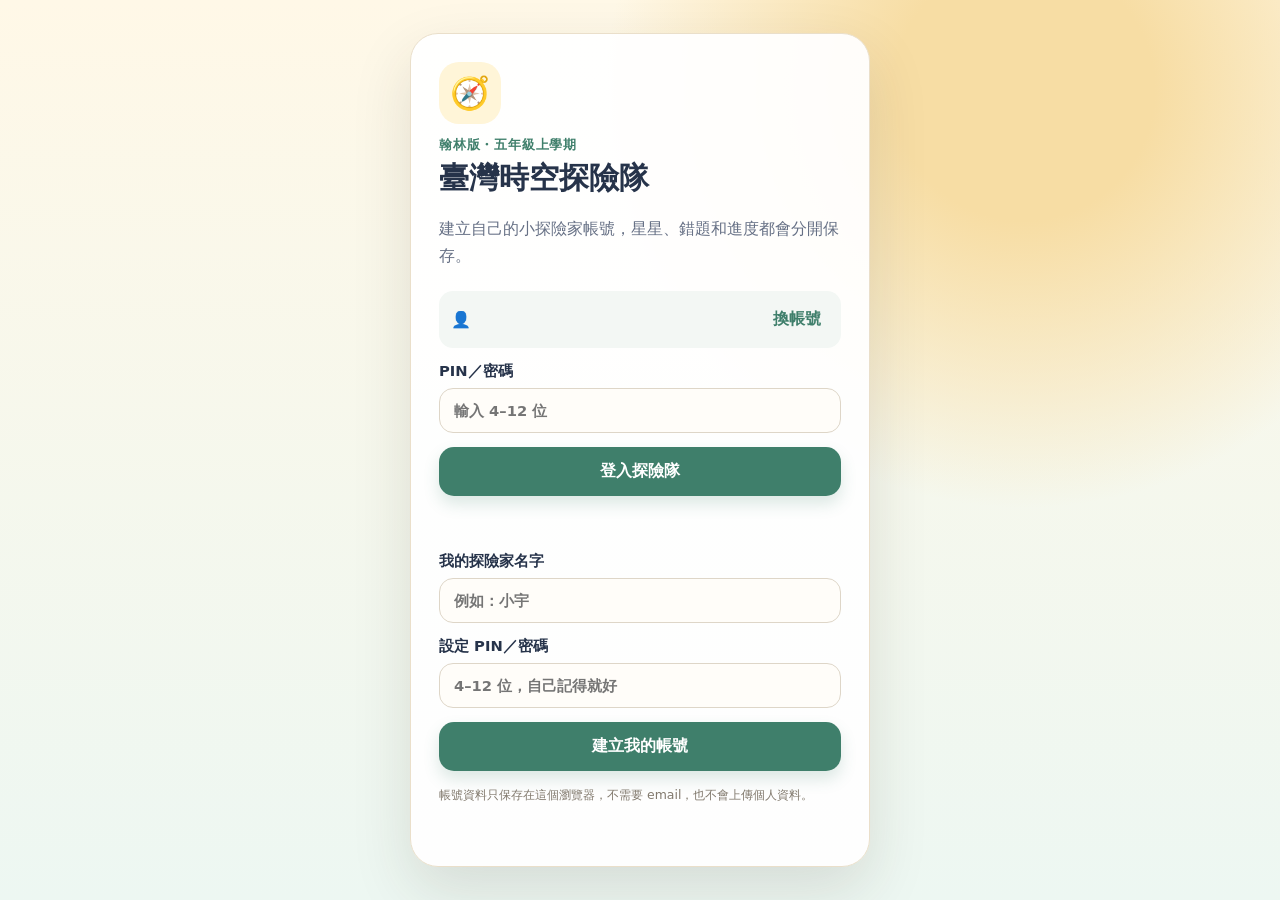
==== index.html @ e827f9bc "version 0.6.0" ====
<!doctype html>
<html lang="zh-Hant">
<head>
  <meta charset="utf-8" />
  <meta name="viewport" content="width=device-width,initial-scale=1,viewport-fit=cover" />
  <meta name="theme-color" content="#FFF8E7" />
  <meta name="description" content="翰林版國小五年級上學期社會互動學習網站：臺灣時空探險隊。" />
  <meta name="application-name" content="臺灣時空探險隊" />
  <link rel="manifest" href="./manifest.webmanifest" />
  <link rel="icon" href="./assets/compass.svg" type="image/svg+xml" />
  <title>臺灣時空探險隊｜翰林五上社會</title>
  <link rel="stylesheet" href="./styles.css?v=0.6.0" />
</head>
<body>
  <section id="authView" class="auth-view">
    <div class="auth-card">
      <div class="auth-brand">🧭</div>
      <p class="eyebrow">翰林版・五年級上學期</p>
      <h1>臺灣時空探險隊</h1>
      <p class="auth-lead">建立自己的小探險家帳號，星星、錯題和進度都會分開保存。</p>

      <div id="accountPicker" class="account-picker" hidden>
        <p class="small-label">選一個帳號</p>
        <div id="accountList" class="account-list"></div><button type="button" id="addAccount" class="text-btn auth-add">＋ 建立新的探險家帳號</button>
      </div>

      <form id="loginForm" class="auth-form" hidden>
        <div class="selected-user"><span>👤</span><b id="loginName"></b><button type="button" id="switchAccount" class="text-btn">換帳號</button></div>
        <label>PIN／密碼<input id="loginPin" type="password" inputmode="numeric" autocomplete="current-password" minlength="4" maxlength="12" required placeholder="輸入 4–12 位"></label>
        <button class="primary-btn" type="submit">登入探險隊</button>
        <p id="loginMsg" class="form-msg" role="status"></p>
      </form>

      <form id="createForm" class="auth-form">
        <label>我的探險家名字<input id="createName" type="text" maxlength="12" autocomplete="nickname" required placeholder="例如：小宇"></label>
        <label>設定 PIN／密碼<input id="createPin" type="password" minlength="4" maxlength="12" inputmode="numeric" autocomplete="new-password" required placeholder="4–12 位，自己記得就好"></label>
        <button class="primary-btn" type="submit">建立我的帳號</button>
        <p class="tiny-note">帳號資料只保存在這個瀏覽器，不需要 email，也不會上傳個人資料。</p>
        <p id="createMsg" class="form-msg" role="status"></p>
      </form>
    </div>
  </section>

  <div id="appView" class="app-shell" hidden>
    <header class="topbar">
      <div class="brand-wrap">
        <div class="avatar" aria-hidden="true">🧭</div>
        <div>
          <p class="eyebrow">翰林版・五年級上學期</p>
          <h1>臺灣時空探險隊</h1>
        </div>
      </div>
      <div class="status-strip" aria-label="學習狀態">
        <span>⭐ <b id="stars">0</b></span>
        <span>🔥 <b id="streak">1</b> 天</span>
        <button id="profileBtn" class="profile-chip" type="button">👤 <b id="profileName">探險家</b></button>
      </div>
    </header>

    <main>
      <section class="hero-card" aria-labelledby="today-title">
        <div class="hero-copy">
          <span class="pill">今天 10–12 分鐘</span>
          <h2 id="today-title">今天只做 3 件事</h2>
          <p>不用一次看完整學期。完成三小步，就可以收工。</p>
        </div>
        <div class="today-tasks" id="todayTasks">
          <button class="task-row" data-task="map"><span class="task-icon">🗺️</span><span><strong>找一找</strong><small>臺灣在東亞的哪裡？</small></span><span class="task-time">3 分</span></button>
          <button class="task-row" data-task="story"><span class="task-icon">👀</span><span><strong>看一眼</strong><small>位置會怎麼影響生活？</small></span><span class="task-time">4 分</span></button>
          <button class="task-row" data-task="check"><span class="task-icon">✅</span><span><strong>試一題</strong><small>用地圖找證據</small></span><span class="task-time">3 分</span></button>
        </div>
        <button class="primary-btn" id="startToday">開始今天的探險</button>
      </section>

      <section class="two-col">
        <article class="card continue-card">
          <div class="card-heading"><div><span class="section-kicker">繼續探險</span><h3 id="continueUnitTitle">第一單元｜臺灣的位置與先民足跡</h3></div><span class="unit-badge">U1</span></div>
          <p class="muted" id="continueNext">下一站：從地圖探索位置與發展有何關聯？</p>
          <div class="progress-wrap"><div class="progress-track"><div id="progressBar" class="progress-bar"></div></div><span id="progressText">0%</span></div>
          <button class="secondary-btn" id="enterNextLesson">進入下一站</button>
        </article>

        <article class="card rescue-card">
          <div class="card-heading"><div><span class="section-kicker">弱點救援</span><h3 id="rescueTitle">目前沒有要補救的地方</h3></div><span class="unit-badge soft">🛟</span></div>
          <p id="rescueText" class="muted">答錯的觀念才會出現在這裡，不會整課重做。</p>
          <button class="ghost-btn" id="rescueBtn" disabled>先去探險</button>
        </article>
      </section>

      <section class="map-peek card">
        <div class="card-heading map-heading"><div><span class="section-kicker">學期地圖</span><h3>先看目的地，不用一次走完</h3></div><button class="text-btn" id="toggleMap" aria-expanded="false">展開地圖 ↓</button></div>
        <div class="map-preview" aria-hidden="true"><span class="dot active"></span><span class="route"></span><span class="dot"></span><span class="route"></span><span class="dot"></span><span class="route"></span><span class="dot"></span><span class="route"></span><span class="dot"></span></div>
        <div id="semesterMap" class="semester-map" hidden>
          <button class="unit-stop current" data-open-unit="1"><span class="stop-no">1</span><span><b>臺灣的位置與先民足跡</b><small>地圖・史前・原住民族</small></span></button>
          <button class="unit-stop" data-open-unit="2"><span class="stop-no">2</span><span><b>臺灣登上國際舞臺</b><small>大航海時代・多元交流</small></span></button>
          <button class="checkpoint-stop" id="openExamCheckpoint"><span class="stop-no">★</span><span><b>第一次段考檢核點</b><small>U1～U2・A / B 兩卷・各 100 分</small></span></button>
          <button class="unit-stop" data-open-unit="3"><span class="stop-no">3</span><span><b>成為清帝國的領土</b><small>移民・開港通商</small></span></button>
          <button class="unit-stop" data-open-unit="4"><span class="stop-no">4</span><span><b>土地的利用與變遷</b><small>地形・沿海・環境抉擇</small></span></button>
          <button class="unit-stop project" data-open-unit="5"><span class="stop-no">5</span><span><b>製作小書看見臺灣</b><small>學期成果任務</small></span></button>
        </div>
      </section>

      <section class="quiet-tools">
        <button class="quiet-tool" id="toolMap">🗺️ 地圖室</button><button class="quiet-tool" id="toolTime">⏳ 時光機</button><button class="quiet-tool" id="toolEvidence">🔍 證據室</button><button class="quiet-tool" id="toolAchievement">🏆 成就館</button>
      </section>
    </main>

    <nav class="bottom-nav" aria-label="主要導覽">
      <button class="nav-item active" data-nav="home"><span>🏠</span>首頁</button>
      <button class="nav-item" data-nav="map"><span>🧭</span>學期地圖</button>
      <button class="nav-item" data-nav="rescue"><span>🛟</span>救援</button>
      <button class="nav-item" data-nav="me"><span>⭐</span>我的</button>
    </nav>
  </div>

  <dialog id="lessonDialog" class="lesson-dialog"><div class="dialog-inner lesson-inner"><button class="close-btn" data-close="lesson">×</button><div id="lessonContent"></div></div></dialog>
  <dialog id="unitDialog" class="unit-dialog"><div class="dialog-inner"><button class="close-btn" data-close="unit">×</button><div id="unitContent"></div></div></dialog>
  <dialog id="missionDialog" class="mission-dialog"><div class="dialog-inner"><button class="close-btn" data-close="mission">×</button><div id="missionContent"></div></div></dialog>
  <dialog id="profileDialog" class="profile-dialog"><div class="dialog-inner"><button class="close-btn" data-close="profile">×</button><div id="profileContent"></div></div></dialog>
  <dialog id="examDialog" class="exam-dialog"><div class="dialog-inner exam-inner"><button class="close-btn" data-close="exam">×</button><div id="examContent"></div></div></dialog>

  <script src="./app.js?v=0.6.0"></script>
</body>
</html>
---- styles.css ----
:root{--bg:#fff8e7;--paper:#fffdf8;--ink:#26334a;--muted:#667085;--brand:#3f7f6b;--brand-dark:#2e6656;--sun:#f4bd54;--sky:#dff1ec;--purple:#7664a8;--line:#eadfca;--danger:#c45f4f;--shadow:0 12px 28px rgba(55,47,32,.08);--radius:22px}*{box-sizing:border-box}html{scroll-behavior:smooth}body{margin:0;font-family:ui-rounded,"Noto Sans TC","PingFang TC","Microsoft JhengHei",system-ui,sans-serif;background:linear-gradient(180deg,#fff8e7 0,#f8fbf7 100%);color:var(--ink);min-height:100vh}button,input{font:inherit}button:focus-visible,input:focus-visible{outline:3px solid #8fc6b4;outline-offset:3px}button{cursor:pointer}.auth-view{min-height:100vh;display:grid;place-items:center;padding:22px;background:radial-gradient(circle at 80% 10%,#f7dda4 0 10%,transparent 32%),linear-gradient(180deg,#fff8e7,#edf7f2)}.auth-card{width:min(100%,460px);background:rgba(255,255,255,.94);border:1px solid var(--line);border-radius:28px;padding:28px;box-shadow:0 24px 60px rgba(55,47,32,.13)}.auth-brand{width:62px;height:62px;display:grid;place-items:center;background:#fff5d8;border-radius:20px;font-size:32px;margin-bottom:12px}.auth-card h1{margin:4px 0 8px;font-size:1.85rem}.auth-lead{color:var(--muted);line-height:1.7}.auth-form{display:grid;gap:14px;margin-top:22px}.auth-form label{display:grid;gap:7px;font-weight:850;font-size:.92rem}.auth-form input{width:100%;border:1px solid #ded6c8;background:#fffdf9;border-radius:14px;padding:13px 14px;color:var(--ink)}.tiny-note{font-size:.78rem;line-height:1.55;color:#827a6e;margin:0}.form-msg{min-height:20px;margin:0;color:var(--danger);font-weight:800;font-size:.86rem}.account-picker{margin-top:20px}.small-label{font-size:.82rem;font-weight:900;color:var(--brand);margin:0 0 8px}.account-list{display:grid;gap:8px}.account-btn{display:flex;align-items:center;gap:10px;border:1px solid var(--line);background:white;border-radius:15px;padding:11px 12px;text-align:left}.account-btn span:first-child{font-size:1.25rem}.selected-user{display:flex;align-items:center;gap:8px;background:#f3f7f4;border-radius:14px;padding:10px 12px}.selected-user .text-btn{margin-left:auto}.app-shell{max-width:1120px;margin:auto;padding:18px 18px 110px}.topbar{display:flex;gap:18px;justify-content:space-between;align-items:center;margin-bottom:18px}.brand-wrap{display:flex;align-items:center;gap:12px}.avatar{width:52px;height:52px;display:grid;place-items:center;background:#fff;border:1px solid var(--line);border-radius:18px;font-size:27px;box-shadow:var(--shadow)}.eyebrow,.section-kicker{margin:0;color:var(--brand);font-size:.82rem;font-weight:800;letter-spacing:.06em}.topbar h1{font-size:1.4rem;margin:2px 0 0}.status-strip{display:flex;flex-wrap:wrap;gap:8px;justify-content:flex-end}.status-strip>span,.profile-chip{background:#fff;border:1px solid var(--line);padding:8px 11px;border-radius:999px;font-size:.88rem}.profile-chip{color:var(--ink)}.hero-card,.card{background:rgba(255,255,255,.86);border:1px solid rgba(224,212,188,.9);box-shadow:var(--shadow);border-radius:var(--radius)}.hero-card{padding:26px;display:grid;grid-template-columns:1.02fr 1.28fr;gap:22px;align-items:start;position:relative;overflow:hidden}.hero-card:after{content:"";position:absolute;width:180px;height:180px;border-radius:50%;background:#f7d88e;opacity:.18;right:-60px;top:-70px}.hero-copy{position:relative;z-index:1}.pill{display:inline-flex;background:#fff1ca;color:#7a5b17;font-weight:900;padding:7px 11px;border-radius:999px;font-size:.83rem}.hero-copy h2{font-size:clamp(1.7rem,4vw,2.6rem);line-height:1.12;margin:14px 0 8px}.hero-copy p{margin:0;color:var(--muted);line-height:1.7}.today-tasks{display:grid;gap:9px;position:relative;z-index:1}.task-row{border:1px solid var(--line);background:#fffdf8;border-radius:17px;padding:12px 13px;display:grid;grid-template-columns:42px 1fr auto;align-items:center;gap:9px;text-align:left;transition:.18s}.task-row:hover{transform:translateY(-1px);border-color:#b9d7cd}.task-row.done{background:#edf8f2;border-color:#b5dcca}.task-icon{width:39px;height:39px;border-radius:13px;display:grid;place-items:center;background:#f7f2e8;font-size:20px}.task-row strong{display:block;font-size:.98rem}.task-row small{display:block;color:var(--muted);margin-top:2px}.task-time{font-size:.8rem;color:#6f6250;background:#f7f1e7;padding:6px 8px;border-radius:999px}.primary-btn{border:0;background:var(--brand);color:white;border-radius:15px;padding:14px 18px;font-weight:900;font-size:1rem;box-shadow:0 8px 16px rgba(63,127,107,.18)}.hero-card>.primary-btn{grid-column:1/-1;position:relative;z-index:1}.primary-btn:hover{background:var(--brand-dark)}.two-col{display:grid;grid-template-columns:1.3fr .9fr;gap:14px;margin-top:14px}.card{padding:20px}.card-heading{display:flex;gap:12px;justify-content:space-between;align-items:flex-start}.card h3{font-size:1.08rem;line-height:1.45;margin:5px 0 0}.unit-badge{min-width:44px;height:44px;border-radius:14px;display:grid;place-items:center;background:#e5f2ed;color:var(--brand-dark);font-weight:900}.unit-badge.soft{background:#f4efe5}.muted{color:var(--muted);line-height:1.65;font-size:.93rem}.progress-wrap{display:grid;grid-template-columns:1fr 44px;align-items:center;gap:9px;margin:16px 0}.progress-track{height:10px;background:#eee8dc;border-radius:999px;overflow:hidden}.progress-bar{height:100%;width:0;background:linear-gradient(90deg,#6aa48f,#87bda9);border-radius:999px;transition:.3s}.progress-wrap span{font-size:.8rem;font-weight:800;color:var(--brand-dark)}.secondary-btn,.ghost-btn{border:0;border-radius:13px;padding:11px 14px;font-weight:800}.secondary-btn{background:#edf6f3;color:var(--brand-dark)}.ghost-btn{background:#f5f1e8;color:#8b8376}.ghost-btn:disabled{opacity:.7;cursor:default}.map-peek{margin-top:14px}.map-heading{align-items:center}.text-btn{border:0;background:transparent;color:var(--brand);font-weight:900;padding:8px}.map-preview{display:flex;align-items:center;margin:18px 4px 4px}.dot{width:14px;height:14px;border-radius:50%;background:#ddd4c4;border:3px solid white;box-shadow:0 0 0 1px #ddd4c4}.dot.active{background:var(--brand);box-shadow:0 0 0 1px var(--brand)}.route{height:3px;background:#e5dccd;flex:1}.semester-map{display:grid;gap:8px;margin-top:15px}.unit-stop{display:grid;grid-template-columns:45px 1fr;align-items:center;gap:11px;border:1px solid var(--line);background:#fffdf9;border-radius:15px;padding:12px;text-align:left}.unit-stop:hover{border-color:#b9d7cd}.unit-stop.current{background:#f1f8f5}.unit-stop.project{background:#faf4ff}.stop-no{width:37px;height:37px;display:grid;place-items:center;border-radius:12px;background:#edf3ef;color:var(--brand-dark);font-weight:900}.unit-stop b{display:block}.unit-stop small{display:block;color:var(--muted);margin-top:3px}.quiet-tools{display:flex;gap:8px;flex-wrap:wrap;justify-content:center;margin:17px 0 0}.quiet-tool{border:0;background:transparent;color:#7b756b;padding:9px 10px;border-radius:999px;font-weight:700;font-size:.86rem}.quiet-tool:hover{background:#f4efe5}.bottom-nav{position:fixed;left:50%;bottom:12px;transform:translateX(-50%);width:min(92%,620px);display:grid;grid-template-columns:repeat(4,1fr);background:rgba(255,255,255,.94);backdrop-filter:blur(14px);border:1px solid rgba(222,213,195,.92);border-radius:20px;padding:7px;box-shadow:0 15px 34px rgba(48,42,31,.16);z-index:20}.nav-item{border:0;background:transparent;padding:7px 4px;border-radius:13px;color:#777167;font-size:.76rem;font-weight:800}.nav-item span{display:block;font-size:1.18rem;margin-bottom:2px}.nav-item.active{background:#edf6f2;color:var(--brand-dark)}dialog{border:0;padding:0;background:transparent;width:min(94vw,850px);max-height:92vh}dialog::backdrop{background:rgba(28,35,43,.38);backdrop-filter:blur(2px)}.dialog-inner{background:var(--paper);border-radius:22px;padding:26px;position:relative;box-shadow:0 22px 60px rgba(27,32,38,.22);overflow:auto;max-height:92vh}.close-btn{position:absolute;right:14px;top:12px;width:40px;height:40px;border:0;border-radius:50%;background:#f2eee6;font-size:26px;color:#625c54;z-index:3}.unit-title{padding-right:46px}.unit-title h2{margin:7px 0;font-size:1.65rem}.unit-title p{color:var(--muted);line-height:1.65}.lesson-list{display:grid;gap:9px;margin-top:18px}.lesson-card{border:1px solid var(--line);background:white;border-radius:15px;padding:14px}.lesson-card b{display:block}.lesson-card span{display:block;color:var(--muted);font-size:.86rem;margin-top:4px}.six-steps{display:flex;gap:6px;flex-wrap:wrap;margin:18px 0}.six-steps span{background:#f3f1e8;border-radius:999px;padding:7px 9px;font-size:.78rem;font-weight:800}.mini-activity{background:#eef7f4;border-radius:18px;padding:18px;margin-top:16px}.choice-grid{display:grid;grid-template-columns:repeat(3,1fr);gap:8px;margin-top:12px}.choice{border:1px solid #cfe0da;background:white;border-radius:13px;padding:12px 8px}.choice.correct{background:#e7f6ed;border-color:#98cdb1}.choice.wrong{background:#fff0eb;border-color:#e7b4a7}.feedback{min-height:24px;margin:10px 0 0;font-weight:800}.source-note{font-size:.77rem;color:#8b857b;margin-top:20px;line-height:1.5}.lesson-header{padding-right:48px}.lesson-header h2{margin:7px 0}.stage-tabs{display:flex;gap:7px;overflow-x:auto;padding:4px 0 10px;margin:14px 0 6px}.stage-tab{border:1px solid var(--line);background:#fff;border-radius:999px;padding:8px 11px;white-space:nowrap;font-size:.8rem;font-weight:850}.stage-tab.active{background:#e8f5ef;border-color:#b9d7cd;color:var(--brand-dark)}.stage-tab.done:after{content:" ✓"}.stage-panel{background:#fff;border:1px solid var(--line);border-radius:20px;padding:20px}.stage-panel h3{font-size:1.3rem;margin:0 0 7px}.stage-panel p{line-height:1.7}.stage-actions{display:flex;gap:9px;justify-content:flex-end;margin-top:18px}.stage-actions .secondary-btn{margin-right:auto}.east-asia-map{width:100%;max-height:330px;background:linear-gradient(#eaf5f7,#dff1ec);border-radius:18px;border:1px solid #d2e4df}.map-label{font-size:15px;font-weight:850;fill:#334}.taiwan-dot{fill:#e7684c;stroke:#fff;stroke-width:4}.fact-grid{display:grid;grid-template-columns:repeat(2,1fr);gap:10px;margin-top:14px}.fact-card{border:1px solid var(--line);border-radius:16px;padding:14px;background:#fffdf9}.fact-card b{display:block;margin-bottom:4px}.match-grid{display:grid;gap:9px;margin-top:14px}.match-row{display:grid;grid-template-columns:1fr 1fr;gap:8px}.match-row button{border:1px solid var(--line);background:white;border-radius:14px;padding:12px;text-align:left}.match-row button.selected{border-color:#75aa98;background:#ecf7f2}.story-strip{display:grid;grid-template-columns:repeat(4,1fr);gap:9px;margin-top:12px}.story-card{background:#f8f4ea;border-radius:16px;padding:14px;min-height:130px}.story-card .emoji{font-size:1.5rem}.story-card b{display:block;margin:7px 0}.evidence-box{border-left:5px solid #7aa992;background:#eef7f4;border-radius:0 14px 14px 0;padding:14px 16px;margin:12px 0}.quiz-q{border:1px solid var(--line);border-radius:16px;padding:15px;margin:11px 0;background:#fff}.quiz-q h4{margin:0 0 9px}.quiz-options{display:grid;gap:7px}.quiz-options button{border:1px solid var(--line);background:#fffdf9;border-radius:12px;padding:10px;text-align:left}.quiz-options button.correct{background:#e5f5eb;border-color:#96c8ad}.quiz-options button.wrong{background:#fff0eb;border-color:#e7b4a7}.rescue-list{display:grid;gap:9px}.rescue-item{background:#fff7eb;border:1px solid #f1d5aa;border-radius:15px;padding:13px}.achievement-grid{display:grid;grid-template-columns:repeat(2,1fr);gap:9px}.badge-card{border:1px solid var(--line);border-radius:15px;padding:13px;background:white}.badge-card.locked{opacity:.5}.danger-btn{border:0;background:#fff0ed;color:#a64c3f;border-radius:13px;padding:11px 13px;font-weight:850}.profile-actions{display:flex;gap:9px;flex-wrap:wrap;margin-top:16px}.profile-stats{display:grid;grid-template-columns:repeat(3,1fr);gap:8px;margin:15px 0}.stat-box{background:#f4f7f4;border-radius:15px;padding:12px;text-align:center}.stat-box b{display:block;font-size:1.25rem}.hidden{display:none!important}@media(max-width:760px){.app-shell{padding:12px 12px 96px}.topbar{align-items:flex-start}.profile-chip b{display:none}.hero-card{grid-template-columns:1fr;padding:20px;gap:15px}.hero-copy h2{font-size:1.8rem}.two-col{grid-template-columns:1fr}.quiet-tools{justify-content:flex-start;overflow-x:auto;flex-wrap:nowrap;padding-bottom:3px}.quiet-tool{white-space:nowrap}.topbar h1{font-size:1.12rem}.eyebrow{font-size:.72rem}.avatar{width:45px;height:45px;font-size:23px}.status-strip{gap:5px}.status-strip>span,.profile-chip{padding:7px 8px;font-size:.77rem}.choice-grid,.fact-grid,.story-strip{grid-template-columns:1fr}.match-row{grid-template-columns:1fr}.bottom-nav{bottom:8px}.card{padding:17px}.dialog-inner{padding:22px 16px}.stage-panel{padding:17px}.stage-actions{flex-wrap:wrap}.stage-actions>*{flex:1}.stage-actions .secondary-btn{margin-right:0}.profile-stats{grid-template-columns:1fr 1fr 1fr}}@media(max-width:430px){.status-strip{max-width:142px}.task-row{grid-template-columns:40px 1fr}.task-time{display:none}.hero-card{padding:17px}.map-heading{align-items:flex-start}.text-btn{white-space:nowrap}.unit-title h2{font-size:1.4rem}.auth-card{padding:22px 18px}.stage-tab{font-size:.74rem}.achievement-grid{grid-template-columns:1fr}}

.auth-add{margin-top:10px;width:100%;text-align:center}.account-btn small{display:block;color:var(--muted);margin-top:2px}

/* v0.6 — content expansion without adding homepage clutter */
.checkpoint-stop{display:grid;grid-template-columns:45px 1fr;align-items:center;gap:11px;border:1px solid #dfd0ee;background:#faf5ff;border-radius:15px;padding:12px;text-align:left;width:100%}.checkpoint-stop:hover{border-color:#bca1da}.checkpoint-stop .stop-no{background:#efe4f8;color:#6b4b8d}.lesson-card{display:flex;align-items:center;justify-content:space-between;gap:12px}.lesson-line{min-width:0}.lesson-done{background:#f1f8f5;border-color:#c4dfd5}.checkpoint-mini{margin-top:14px;padding:16px;border-radius:17px;background:#f7f0ff;border:1px solid #dfd0ee;display:grid;gap:8px}.checkpoint-mini b,.checkpoint-mini span{display:block}.checkpoint-mini span{color:var(--muted);font-size:.9rem;line-height:1.5}.checkpoint-mini .primary-btn{justify-self:start;margin-top:4px}
.layer-box{border-radius:18px;overflow:hidden;border:1px solid #d9c9ad;margin:15px 0}.soil-layer{padding:15px 18px;display:flex;justify-content:space-between;gap:12px;align-items:center}.soil-layer b{font-size:.94rem}.soil-layer span{font-size:.84rem}.soil-layer.modern{background:#dcebd8}.soil-layer.metal{background:#d7bd95}.soil-layer.neolithic{background:#b78c65;color:#fff}.soil-layer.paleolithic{background:#795d49;color:#fff}.island-scene{min-height:260px;border-radius:18px;background:linear-gradient(160deg,#dcebcf 0 52%,#bfe3ea 52%);position:relative;overflow:hidden;margin:15px 0}.mountain-shape{position:absolute;left:10%;top:16%;font-size:6rem;filter:drop-shadow(0 10px 8px #0002)}.coast-shape{position:absolute;right:10%;bottom:16%;font-size:5rem}.scene-note{position:absolute;left:50%;top:50%;transform:translate(-50%,-50%);background:#fffdf4e8;backdrop-filter:blur(6px);padding:16px 18px;border-radius:16px;width:min(70%,430px);box-shadow:0 12px 30px #0002}.scene-note b,.scene-note span{display:block}.scene-note span{font-size:.88rem;line-height:1.55;margin-top:5px;color:var(--muted)}
.voyage-map{height:290px;border-radius:18px;background:linear-gradient(#dff1ec,#cae5e9);position:relative;overflow:hidden;border:1px solid #c5ded9;margin:15px 0}.route-node{position:absolute;background:#fff;border:1px solid #ccd8d3;border-radius:999px;padding:8px 12px;font-weight:900;z-index:2;box-shadow:0 5px 14px #0001}.route-node.europe{left:7%;top:25%}.route-node.asia{right:13%;top:20%}.route-node.taiwan{right:26%;top:48%;background:#fff3d8;border-color:#e7c67d}.route-node.sea{right:8%;bottom:14%}.route-line{position:absolute;height:4px;background:#6aa0b7;transform-origin:left center;border-radius:999px;opacity:.75}.route-line.r1{width:51%;left:16%;top:38%;transform:rotate(8deg)}.route-line.r2{width:25%;right:9%;top:38%;transform:rotate(116deg)}.route-line.r3{width:23%;right:10%;bottom:29%;transform:rotate(-18deg)}.ship{position:absolute;font-size:2rem;z-index:3}.ship.s1{left:43%;top:31%}.ship.s2{right:19%;bottom:30%}.legacy-grid{display:grid;grid-template-columns:repeat(2,1fr);gap:10px;margin:15px 0}.legacy-grid>div{background:#f8f4ea;border:1px solid var(--line);border-radius:16px;padding:16px}.legacy-grid span{font-size:2rem;display:block}.legacy-grid b,.legacy-grid small{display:block}.legacy-grid small{margin-top:5px;color:var(--muted);line-height:1.45}
.match-board{display:grid;grid-template-columns:1fr 1fr;gap:12px;margin:15px 0}.match-column{display:grid;gap:9px}.match-column button{border:1px solid var(--line);background:#fffdf9;border-radius:14px;padding:13px;text-align:left;line-height:1.35}.match-column button.selected{background:#e9f5f0;border-color:#7ead9c}.match-column button.correct{background:#e4f4e9;border-color:#8bc3a5}.match-column button:disabled{opacity:.8}.memory-line{background:#eef7f4;border-radius:14px;padding:13px 15px;margin-top:13px;line-height:1.55}.evidence-choice{width:100%;display:grid;grid-template-columns:38px 1fr;gap:9px;align-items:center;text-align:left;border:1px solid var(--line);background:#fffdf9;border-radius:15px;padding:12px 13px;margin:8px 0;line-height:1.5}.evidence-choice>span{width:32px;height:32px;border-radius:10px;background:#f0ece3;display:grid;place-items:center;font-weight:900}.evidence-choice.correct{background:#e6f5eb;border-color:#92c9a9}.evidence-choice.wrong{background:#fff0eb;border-color:#e2aa9d}
.exam-inner{max-width:900px}.exam-head{padding-right:46px}.exam-head h2{margin:7px 0}.exam-head p{color:var(--muted);line-height:1.6}.exam-cards{display:grid;grid-template-columns:1fr 1fr;gap:12px;margin:18px 0}.exam-card{border:1px solid var(--line);background:#fff;border-radius:20px;padding:20px;text-align:left}.exam-card:hover{border-color:#9fc8b9;transform:translateY(-1px)}.exam-card>span{font-size:2rem;display:block}.exam-card b{font-size:1.35rem;display:block;margin:8px 0 4px}.exam-card small,.exam-card em{display:block}.exam-card small{color:var(--brand-dark);font-weight:850}.exam-card em{font-style:normal;color:var(--muted);margin-top:9px;line-height:1.5}.exam-note{background:#f4f1e9;border-radius:16px;padding:14px 16px}.exam-note b,.exam-note span{display:block}.exam-note span{margin-top:4px;color:var(--muted);font-size:.88rem}.exam-section{margin:20px 0;border-top:1px solid var(--line);padding-top:15px}.exam-section h3{font-size:1.08rem}.exam-q{padding:13px 0;border-bottom:1px dashed #e5ded1}.exam-q>b{display:block;line-height:1.5}.exam-q>b span{float:right;font-size:.78rem;color:#7c7468;background:#f3eee5;padding:3px 7px;border-radius:999px}.exam-options{display:grid;gap:7px;margin-top:9px}.exam-options label{border:1px solid var(--line);border-radius:12px;padding:10px 12px;background:#fffdf9;line-height:1.45}.exam-options label:has(input:checked){background:#ecf6f2;border-color:#9bc6b7}.exam-submit{position:sticky;bottom:-26px;background:linear-gradient(transparent 0,#fff 26%,#fff 100%);padding:28px 0 4px;display:flex;justify-content:flex-end;gap:12px;align-items:center}.exam-submit p{margin:0 auto 0 0;color:var(--muted);font-size:.88rem}.score-hero{text-align:center;padding:30px 10px}.score-hero>span{display:block;color:var(--muted);font-weight:800}.score-hero strong{font-size:5rem;line-height:1;color:var(--brand-dark);display:inline-block;margin:18px 0 0}.score-hero>small{font-size:1.1rem;color:var(--muted)}.score-hero h2{margin:13px 0 7px}.score-hero p{color:var(--muted)}.score-actions{display:flex;justify-content:center;gap:10px;margin-top:18px}.exam-mini-stats{display:flex;gap:8px;flex-wrap:wrap;margin:8px 0 18px}.exam-mini-stats span{background:#f3efe7;border-radius:999px;padding:8px 10px;font-size:.86rem}.timeline{position:relative;margin:18px 0}.timeline:before{content:"";position:absolute;left:52px;top:0;bottom:0;width:3px;background:#d8ded9}.time-item{position:relative;display:grid;grid-template-columns:45px 1fr;gap:18px;align-items:start;padding:0 0 18px}.time-item b{background:#e7f3ed;color:var(--brand-dark);border-radius:10px;padding:6px 5px;text-align:center;z-index:1}.time-item span{padding:5px 0;line-height:1.45}.time-item.future{opacity:.42}
@media(max-width:760px){.lesson-card{align-items:stretch;flex-direction:column}.lesson-card .secondary-btn{align-self:flex-start}.match-board,.exam-cards,.legacy-grid{grid-template-columns:1fr}.soil-layer{align-items:flex-start;flex-direction:column}.voyage-map{height:250px}.scene-note{width:78%}.exam-submit{bottom:-22px;flex-direction:column;align-items:stretch}.exam-submit p{margin:0}.exam-submit .primary-btn{width:100%}.score-actions{flex-direction:column}.route-node{font-size:.76rem;padding:6px 8px}.route-node.taiwan{right:29%}}
.unit-stop.done .stop-no,.checkpoint-stop.done .stop-no{background:#dff1e7;color:#2f745b}.unit-stop.done .stop-no:after{content:"✓";font-size:.72rem;margin-left:2px}.checkpoint-stop.done{background:#f2f8f4}


/* v0.6 richer lessons, speech, complete units, realistic exam */
.read-row,.question-line,.fact-top{display:flex;align-items:flex-start;gap:9px;justify-content:space-between}.read-row h2,.question-line span{flex:1}.speak-btn{flex:0 0 auto;width:36px;height:36px;border:1px solid #cfd8d3;border-radius:12px;background:#fff;color:#285d4d;display:grid;place-items:center;cursor:pointer;font-size:1rem;box-shadow:0 3px 10px #0000000a}.speak-btn:hover,.speak-btn.speaking{background:#e2f3ec;border-color:#83b5a3}.fact-top .speak-btn{width:30px;height:30px;border-radius:10px;font-size:.88rem}.focus-title{margin:18px 0 10px}.exam-focus{margin-top:14px;border-left:4px solid #d79c42;background:#fff5df;padding:12px 14px;border-radius:10px}.exam-focus b,.exam-focus span{display:block}.exam-focus span{color:var(--muted);margin-top:3px}
.concept-river,.research-flow{display:flex;align-items:center;justify-content:center;gap:10px;flex-wrap:wrap;background:#edf6f2;border:1px solid #c9ddd5;border-radius:18px;padding:22px;margin:15px 0}.concept-river>div,.research-flow>span{background:#fff;border-radius:14px;padding:12px 14px;font-weight:850}.concept-river>span,.research-flow>b{color:#81938b}.port-scene,.coast-compare{display:grid;grid-template-columns:repeat(2,1fr);gap:10px;margin:15px 0}.port-scene>div,.coast-compare>div{background:#f6f2e8;border:1px solid var(--line);border-radius:16px;padding:16px}.port-scene b,.port-scene small,.coast-compare b,.coast-compare span,.coast-compare small{display:block}.port-scene>div:first-letter{font-size:1.5rem}.port-scene small,.coast-compare small{color:var(--muted);margin-top:5px}.terrain-band{display:grid;grid-template-columns:1.4fr 1fr 1.4fr .8fr;align-items:end;gap:6px;background:linear-gradient(#dcefee 0 58%,#d8cbaa 58%);min-height:220px;border-radius:18px;padding:25px 15px 15px;margin:15px 0;overflow:hidden}.terrain-band>div{display:grid;place-items:center;text-align:center;font-size:3rem}.terrain-band b{font-size:.85rem;background:#ffffffdd;border-radius:999px;padding:4px 8px}.mount{padding-bottom:60px}.hill{padding-bottom:32px}.river{font-size:2.2rem!important}.balance-visual{display:grid;grid-template-columns:1fr 70px 1fr;gap:12px;align-items:center;text-align:center;background:#f5f5ed;border:1px solid var(--line);border-radius:18px;padding:20px;margin:15px 0}.balance-visual>div{background:#fff;border-radius:14px;padding:18px;font-size:1.6rem}.balance-visual b{display:block;font-size:.9rem}.balance-visual p{grid-column:1/-1;margin:4px 0;color:var(--muted);line-height:1.5}.balance-mid{font-size:2.3rem!important;background:transparent!important}
.exam-start-card{max-width:620px;margin:30px auto;text-align:center;background:#fbf8f0;border:1px solid var(--line);border-radius:22px;padding:28px}.big-clock{font:900 3.6rem/1 ui-monospace,SFMono-Regular,Consolas,monospace;color:#3b6256}.exam-rules{display:flex;gap:8px;justify-content:center;flex-wrap:wrap;margin:16px 0}.exam-rules span{background:#fff;border:1px solid var(--line);border-radius:999px;padding:7px 10px;font-size:.83rem}.exam-sticky{position:sticky;top:-26px;z-index:5;margin:-26px -26px 15px;padding:15px 26px 12px;background:#fffdf9ed;backdrop-filter:blur(10px);border-bottom:1px solid var(--line);display:flex;justify-content:space-between;align-items:center;gap:12px}.exam-sticky b,.exam-sticky small{display:block}.exam-sticky small{color:var(--muted)}.timer-box{font:900 1.5rem/1 ui-monospace,SFMono-Regular,Consolas,monospace;background:#273f38;color:#fff;border-radius:13px;padding:10px 13px;min-width:82px;text-align:center}.exam-q em{font-style:normal;color:#7c7468;background:#f3eee5;padding:3px 7px;border-radius:999px;font-size:.76rem;white-space:nowrap}.exam-options.inline{grid-template-columns:repeat(2,minmax(0,1fr))}.exam-input,.exam-select,.exam-textarea{width:100%;box-sizing:border-box;border:1px solid var(--line);background:#fffdf9;border-radius:12px;padding:11px 12px;font:inherit;margin-top:9px}.exam-textarea{resize:vertical;line-height:1.5}.exam-context{background:#eef5f2;border:1px solid #cbded7;border-radius:16px;padding:14px 16px;margin:10px 0 15px;line-height:1.65}.context-head{font-weight:900;display:flex;justify-content:space-between;align-items:center;margin-bottom:6px}.mini-data{width:100%;border-collapse:collapse;background:#fff}.mini-data th,.mini-data td{padding:8px 10px;border:1px solid #d7ddd9;text-align:left}.mini-map-note{display:grid;gap:7px}.mini-map-note b{font-size:1rem}.mini-map-note span{color:#36473f}.exam-section h3{position:relative}.exam-section h3:after{content:"";display:block;width:44px;height:3px;background:#d9a64b;border-radius:99px;margin-top:7px}
@media(max-width:760px){.port-scene,.coast-compare{grid-template-columns:1fr}.terrain-band{grid-template-columns:1fr 1fr;min-height:300px}.mount,.hill{padding-bottom:0}.balance-visual{grid-template-columns:1fr}.balance-mid{transform:rotate(90deg)}.balance-visual p{grid-column:1}.exam-sticky{top:-22px;margin:-22px -16px 12px;padding:12px 16px}.exam-options.inline{grid-template-columns:1fr}.question-line{gap:6px}.speak-btn{width:34px;height:34px}}
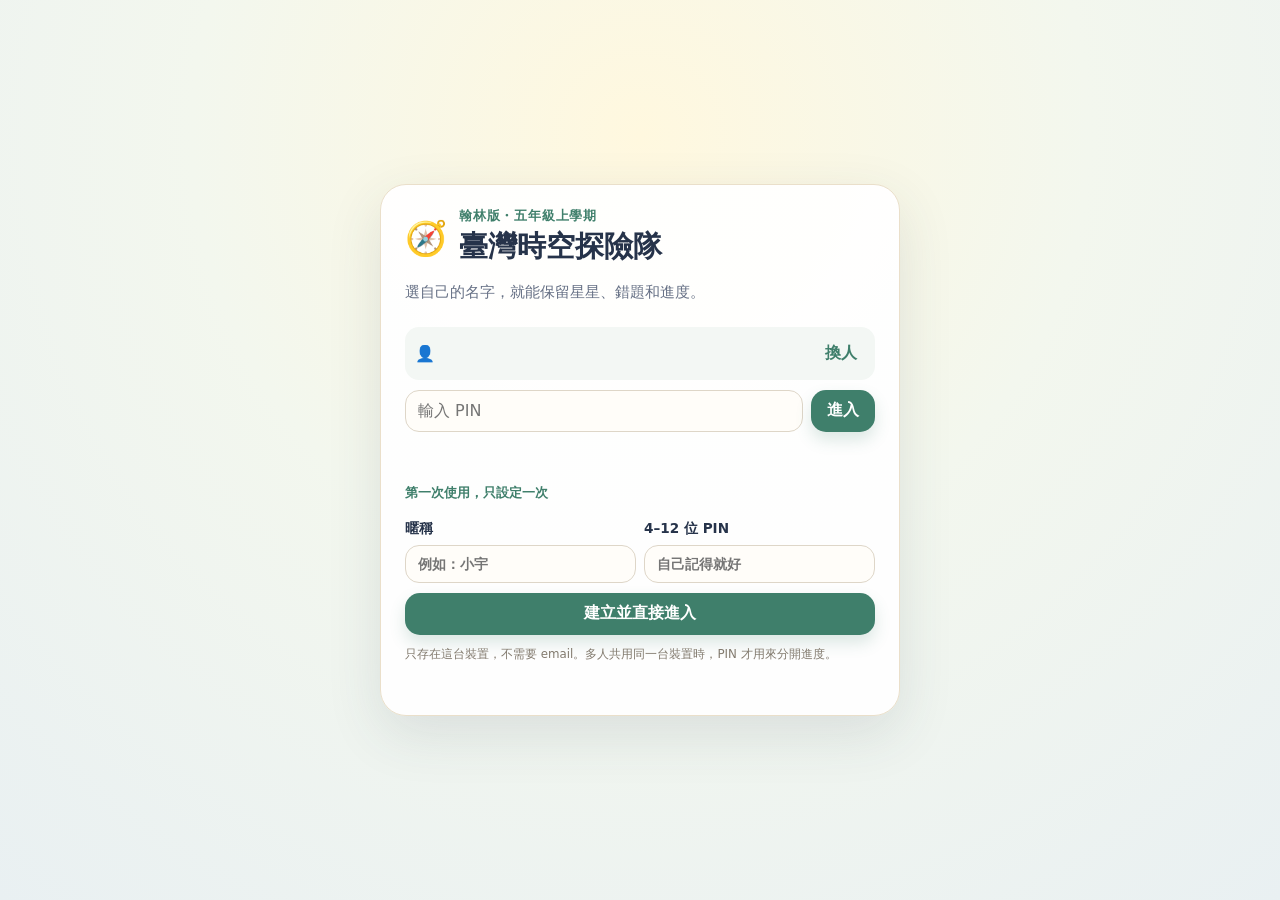
==== commit 11720d2f: "version 0.8.0" ====
--- a/index.html
+++ b/index.html
@@ -9,33 +9,31 @@
   <link rel="manifest" href="./manifest.webmanifest" />
   <link rel="icon" href="./assets/compass.svg" type="image/svg+xml" />
   <title>臺灣時空探險隊｜翰林五上社會</title>
-  <link rel="stylesheet" href="./styles.css?v=0.6.0" />
+  <link rel="stylesheet" href="./styles.css?v=0.8.1" />
 </head>
 <body>
-  <section id="authView" class="auth-view">
-    <div class="auth-card">
-      <div class="auth-brand">🧭</div>
-      <p class="eyebrow">翰林版・五年級上學期</p>
-      <h1>臺灣時空探險隊</h1>
-      <p class="auth-lead">建立自己的小探險家帳號，星星、錯題和進度都會分開保存。</p>
+  <section id="authView" class="auth-view auth-compact-view">
+    <div class="auth-card auth-card-compact">
+      <div class="auth-mini-brand"><span>🧭</span><div><p class="eyebrow">翰林版・五年級上學期</p><h1>臺灣時空探險隊</h1></div></div>
+      <p class="auth-lead compact-lead">選自己的名字，就能保留星星、錯題和進度。</p>
 
       <div id="accountPicker" class="account-picker" hidden>
-        <p class="small-label">選一個帳號</p>
-        <div id="accountList" class="account-list"></div><button type="button" id="addAccount" class="text-btn auth-add">＋ 建立新的探險家帳號</button>
+        <p class="small-label">我是誰？</p>
+        <div id="accountList" class="account-list account-list-compact"></div>
+        <button type="button" id="addAccount" class="text-btn auth-add">＋ 新增探險家</button>
       </div>
 
-      <form id="loginForm" class="auth-form" hidden>
-        <div class="selected-user"><span>👤</span><b id="loginName"></b><button type="button" id="switchAccount" class="text-btn">換帳號</button></div>
-        <label>PIN／密碼<input id="loginPin" type="password" inputmode="numeric" autocomplete="current-password" minlength="4" maxlength="12" required placeholder="輸入 4–12 位"></label>
-        <button class="primary-btn" type="submit">登入探險隊</button>
+      <form id="loginForm" class="auth-form auth-form-compact" hidden>
+        <div class="selected-user"><span>👤</span><b id="loginName"></b><button type="button" id="switchAccount" class="text-btn">換人</button></div>
+        <div class="auth-inline-row"><label class="sr-only" for="loginPin">PIN</label><input id="loginPin" type="password" inputmode="numeric" autocomplete="current-password" minlength="4" maxlength="12" required placeholder="輸入 PIN"><button class="primary-btn compact-btn" type="submit">進入</button></div>
         <p id="loginMsg" class="form-msg" role="status"></p>
       </form>
 
-      <form id="createForm" class="auth-form">
-        <label>我的探險家名字<input id="createName" type="text" maxlength="12" autocomplete="nickname" required placeholder="例如：小宇"></label>
-        <label>設定 PIN／密碼<input id="createPin" type="password" minlength="4" maxlength="12" inputmode="numeric" autocomplete="new-password" required placeholder="4–12 位，自己記得就好"></label>
-        <button class="primary-btn" type="submit">建立我的帳號</button>
-        <p class="tiny-note">帳號資料只保存在這個瀏覽器，不需要 email，也不會上傳個人資料。</p>
+      <form id="createForm" class="auth-form auth-form-compact">
+        <p class="small-label">第一次使用，只設定一次</p>
+        <div class="auth-stack-small"><label>暱稱<input id="createName" type="text" maxlength="12" autocomplete="nickname" required placeholder="例如：小宇"></label><label>4–12 位 PIN<input id="createPin" type="password" minlength="4" maxlength="12" inputmode="numeric" autocomplete="new-password" required placeholder="自己記得就好"></label></div>
+        <button class="primary-btn compact-btn" type="submit">建立並直接進入</button>
+        <p class="tiny-note">只存在這台裝置，不需要 email。多人共用同一台裝置時，PIN 才用來分開進度。</p>
         <p id="createMsg" class="form-msg" role="status"></p>
       </form>
     </div>
@@ -43,71 +41,31 @@
 
   <div id="appView" class="app-shell" hidden>
     <header class="topbar">
-      <div class="brand-wrap">
-        <div class="avatar" aria-hidden="true">🧭</div>
-        <div>
-          <p class="eyebrow">翰林版・五年級上學期</p>
-          <h1>臺灣時空探險隊</h1>
-        </div>
-      </div>
-      <div class="status-strip" aria-label="學習狀態">
-        <span>⭐ <b id="stars">0</b></span>
-        <span>🔥 <b id="streak">1</b> 天</span>
-        <button id="profileBtn" class="profile-chip" type="button">👤 <b id="profileName">探險家</b></button>
-      </div>
+      <div class="brand-wrap"><div class="avatar" aria-hidden="true">🧭</div><div><p class="eyebrow">翰林版・五上社會</p><h1>臺灣時空探險隊</h1></div></div>
+      <div class="status-strip"><span>⭐ <b id="stars">0</b></span><span>🔥 <b id="streak">1</b> 天</span><button id="profileBtn" class="profile-chip" type="button">👤 <b id="profileName">探險家</b></button></div>
     </header>
 
-    <main>
-      <section class="hero-card" aria-labelledby="today-title">
-        <div class="hero-copy">
-          <span class="pill">今天 10–12 分鐘</span>
-          <h2 id="today-title">今天只做 3 件事</h2>
-          <p>不用一次看完整學期。完成三小步，就可以收工。</p>
-        </div>
-        <div class="today-tasks" id="todayTasks">
-          <button class="task-row" data-task="map"><span class="task-icon">🗺️</span><span><strong>找一找</strong><small>臺灣在東亞的哪裡？</small></span><span class="task-time">3 分</span></button>
-          <button class="task-row" data-task="story"><span class="task-icon">👀</span><span><strong>看一眼</strong><small>位置會怎麼影響生活？</small></span><span class="task-time">4 分</span></button>
-          <button class="task-row" data-task="check"><span class="task-icon">✅</span><span><strong>試一題</strong><small>用地圖找證據</small></span><span class="task-time">3 分</span></button>
-        </div>
-        <button class="primary-btn" id="startToday">開始今天的探險</button>
+    <main class="home-simple">
+      <section class="current-unit-card card" aria-labelledby="current-unit-heading">
+        <div class="unit-now-head"><div><span class="pill" id="currentUnitPill">第一單元</span><h2 id="current-unit-heading">臺灣的位置與先民足跡</h2><p id="currentUnitSubtitle" class="muted">先用地圖找到臺灣，再追蹤先民與原住民族如何在環境中生活。</p></div><div class="unit-now-emoji" id="currentUnitEmoji">🗺️</div></div>
+        <div id="currentLessonList" class="current-lesson-list"></div>
+        <div class="continue-inline"><div><b id="continueLabel">下一站</b><span id="continueNext">第一課｜從地圖探索臺灣的位置與發展</span></div><button class="primary-btn" id="enterNextLesson">繼續學習</button></div>
       </section>
 
-      <section class="two-col">
-        <article class="card continue-card">
-          <div class="card-heading"><div><span class="section-kicker">繼續探險</span><h3 id="continueUnitTitle">第一單元｜臺灣的位置與先民足跡</h3></div><span class="unit-badge">U1</span></div>
-          <p class="muted" id="continueNext">下一站：從地圖探索位置與發展有何關聯？</p>
-          <div class="progress-wrap"><div class="progress-track"><div id="progressBar" class="progress-bar"></div></div><span id="progressText">0%</span></div>
-          <button class="secondary-btn" id="enterNextLesson">進入下一站</button>
-        </article>
-
-        <article class="card rescue-card">
-          <div class="card-heading"><div><span class="section-kicker">弱點救援</span><h3 id="rescueTitle">目前沒有要補救的地方</h3></div><span class="unit-badge soft">🛟</span></div>
-          <p id="rescueText" class="muted">答錯的觀念才會出現在這裡，不會整課重做。</p>
-          <button class="ghost-btn" id="rescueBtn" disabled>先去探險</button>
-        </article>
+      <section id="examCheckpointCard" class="exam-ready-card card" hidden>
+        <div><span class="pill alert-pill">🔔 段考前檢核</span><h2>第一、二單元完成了，要段考囉！</h2><p>先做一份 40 分鐘 A／B 模擬卷；考完只救真正答錯的觀念。</p></div><button class="primary-btn" id="openExamCheckpoint">開始模擬考</button>
       </section>
 
-      <section class="map-peek card">
-        <div class="card-heading map-heading"><div><span class="section-kicker">學期地圖</span><h3>先看目的地，不用一次走完</h3></div><button class="text-btn" id="toggleMap" aria-expanded="false">展開地圖 ↓</button></div>
-        <div class="map-preview" aria-hidden="true"><span class="dot active"></span><span class="route"></span><span class="dot"></span><span class="route"></span><span class="dot"></span><span class="route"></span><span class="dot"></span><span class="route"></span><span class="dot"></span></div>
-        <div id="semesterMap" class="semester-map" hidden>
-          <button class="unit-stop current" data-open-unit="1"><span class="stop-no">1</span><span><b>臺灣的位置與先民足跡</b><small>地圖・史前・原住民族</small></span></button>
-          <button class="unit-stop" data-open-unit="2"><span class="stop-no">2</span><span><b>臺灣登上國際舞臺</b><small>大航海時代・多元交流</small></span></button>
-          <button class="checkpoint-stop" id="openExamCheckpoint"><span class="stop-no">★</span><span><b>第一次段考檢核點</b><small>U1～U2・A / B 兩卷・各 100 分</small></span></button>
-          <button class="unit-stop" data-open-unit="3"><span class="stop-no">3</span><span><b>成為清帝國的領土</b><small>移民・開港通商</small></span></button>
-          <button class="unit-stop" data-open-unit="4"><span class="stop-no">4</span><span><b>土地的利用與變遷</b><small>地形・沿海・環境抉擇</small></span></button>
-          <button class="unit-stop project" data-open-unit="5"><span class="stop-no">5</span><span><b>製作小書看見臺灣</b><small>學期成果任務</small></span></button>
-        </div>
+      <section id="rescueHomeCard" class="rescue-home-card card" hidden>
+        <div><span class="section-kicker">🛟 弱點救援</span><h3 id="rescueTitle">有觀念需要再確認</h3><p id="rescueText" class="muted"></p></div><button class="secondary-btn" id="rescueBtn">只救錯的地方</button>
       </section>
 
-      <section class="quiet-tools">
-        <button class="quiet-tool" id="toolMap">🗺️ 地圖室</button><button class="quiet-tool" id="toolTime">⏳ 時光機</button><button class="quiet-tool" id="toolEvidence">🔍 證據室</button><button class="quiet-tool" id="toolAchievement">🏆 成就館</button>
-      </section>
+      <section class="home-tip-strip" aria-label="學習提示"><span>📌 一次只學一小段</span><span>🔊 文字與題目都能朗讀</span><span>🗺️ 地理課優先看圖再讀字</span></section>
     </main>
 
     <nav class="bottom-nav" aria-label="主要導覽">
       <button class="nav-item active" data-nav="home"><span>🏠</span>首頁</button>
-      <button class="nav-item" data-nav="map"><span>🧭</span>學期地圖</button>
+      <button class="nav-item" data-nav="unit"><span>📚</span>本單元</button>
       <button class="nav-item" data-nav="rescue"><span>🛟</span>救援</button>
       <button class="nav-item" data-nav="me"><span>⭐</span>我的</button>
     </nav>
@@ -119,6 +77,7 @@
   <dialog id="profileDialog" class="profile-dialog"><div class="dialog-inner"><button class="close-btn" data-close="profile">×</button><div id="profileContent"></div></div></dialog>
   <dialog id="examDialog" class="exam-dialog"><div class="dialog-inner exam-inner"><button class="close-btn" data-close="exam">×</button><div id="examContent"></div></div></dialog>
 
-  <script src="./app.js?v=0.6.0"></script>
+  <script src="./app.js?v=0.8.1"></script>
+  <script src="./v08.js?v=0.8.1"></script>
 </body>
 </html>
--- a/styles.css
+++ b/styles.css
@@ -17,3 +17,38 @@
 .concept-river,.research-flow{display:flex;align-items:center;justify-content:center;gap:10px;flex-wrap:wrap;background:#edf6f2;border:1px solid #c9ddd5;border-radius:18px;padding:22px;margin:15px 0}.concept-river>div,.research-flow>span{background:#fff;border-radius:14px;padding:12px 14px;font-weight:850}.concept-river>span,.research-flow>b{color:#81938b}.port-scene,.coast-compare{display:grid;grid-template-columns:repeat(2,1fr);gap:10px;margin:15px 0}.port-scene>div,.coast-compare>div{background:#f6f2e8;border:1px solid var(--line);border-radius:16px;padding:16px}.port-scene b,.port-scene small,.coast-compare b,.coast-compare span,.coast-compare small{display:block}.port-scene>div:first-letter{font-size:1.5rem}.port-scene small,.coast-compare small{color:var(--muted);margin-top:5px}.terrain-band{display:grid;grid-template-columns:1.4fr 1fr 1.4fr .8fr;align-items:end;gap:6px;background:linear-gradient(#dcefee 0 58%,#d8cbaa 58%);min-height:220px;border-radius:18px;padding:25px 15px 15px;margin:15px 0;overflow:hidden}.terrain-band>div{display:grid;place-items:center;text-align:center;font-size:3rem}.terrain-band b{font-size:.85rem;background:#ffffffdd;border-radius:999px;padding:4px 8px}.mount{padding-bottom:60px}.hill{padding-bottom:32px}.river{font-size:2.2rem!important}.balance-visual{display:grid;grid-template-columns:1fr 70px 1fr;gap:12px;align-items:center;text-align:center;background:#f5f5ed;border:1px solid var(--line);border-radius:18px;padding:20px;margin:15px 0}.balance-visual>div{background:#fff;border-radius:14px;padding:18px;font-size:1.6rem}.balance-visual b{display:block;font-size:.9rem}.balance-visual p{grid-column:1/-1;margin:4px 0;color:var(--muted);line-height:1.5}.balance-mid{font-size:2.3rem!important;background:transparent!important}
 .exam-start-card{max-width:620px;margin:30px auto;text-align:center;background:#fbf8f0;border:1px solid var(--line);border-radius:22px;padding:28px}.big-clock{font:900 3.6rem/1 ui-monospace,SFMono-Regular,Consolas,monospace;color:#3b6256}.exam-rules{display:flex;gap:8px;justify-content:center;flex-wrap:wrap;margin:16px 0}.exam-rules span{background:#fff;border:1px solid var(--line);border-radius:999px;padding:7px 10px;font-size:.83rem}.exam-sticky{position:sticky;top:-26px;z-index:5;margin:-26px -26px 15px;padding:15px 26px 12px;background:#fffdf9ed;backdrop-filter:blur(10px);border-bottom:1px solid var(--line);display:flex;justify-content:space-between;align-items:center;gap:12px}.exam-sticky b,.exam-sticky small{display:block}.exam-sticky small{color:var(--muted)}.timer-box{font:900 1.5rem/1 ui-monospace,SFMono-Regular,Consolas,monospace;background:#273f38;color:#fff;border-radius:13px;padding:10px 13px;min-width:82px;text-align:center}.exam-q em{font-style:normal;color:#7c7468;background:#f3eee5;padding:3px 7px;border-radius:999px;font-size:.76rem;white-space:nowrap}.exam-options.inline{grid-template-columns:repeat(2,minmax(0,1fr))}.exam-input,.exam-select,.exam-textarea{width:100%;box-sizing:border-box;border:1px solid var(--line);background:#fffdf9;border-radius:12px;padding:11px 12px;font:inherit;margin-top:9px}.exam-textarea{resize:vertical;line-height:1.5}.exam-context{background:#eef5f2;border:1px solid #cbded7;border-radius:16px;padding:14px 16px;margin:10px 0 15px;line-height:1.65}.context-head{font-weight:900;display:flex;justify-content:space-between;align-items:center;margin-bottom:6px}.mini-data{width:100%;border-collapse:collapse;background:#fff}.mini-data th,.mini-data td{padding:8px 10px;border:1px solid #d7ddd9;text-align:left}.mini-map-note{display:grid;gap:7px}.mini-map-note b{font-size:1rem}.mini-map-note span{color:#36473f}.exam-section h3{position:relative}.exam-section h3:after{content:"";display:block;width:44px;height:3px;background:#d9a64b;border-radius:99px;margin-top:7px}
 @media(max-width:760px){.port-scene,.coast-compare{grid-template-columns:1fr}.terrain-band{grid-template-columns:1fr 1fr;min-height:300px}.mount,.hill{padding-bottom:0}.balance-visual{grid-template-columns:1fr}.balance-mid{transform:rotate(90deg)}.balance-visual p{grid-column:1}.exam-sticky{top:-22px;margin:-22px -16px 12px;padding:12px 16px}.exam-options.inline{grid-template-columns:1fr}.question-line{gap:6px}.speak-btn{width:34px;height:34px}}
+
+/* v0.7 Unit 1 deep-content learning maps and review */
+.focus-route{display:grid;grid-template-columns:repeat(4,1fr);gap:8px;margin:12px 0 18px}.focus-route span{background:#eef7f3;border:1px solid #c9ddd5;border-radius:13px;padding:10px;text-align:center;font-weight:900;color:var(--brand-dark)}
+.learning-map-card{border:1px solid var(--line);background:#f8fbfa;border-radius:20px;padding:14px;margin:15px 0}.map-title{display:flex;justify-content:space-between;align-items:center;gap:12px;margin-bottom:9px}.map-title b{font-size:1.02rem}.map-title span{color:var(--muted);font-size:.82rem}.world-study-map,.eastasia-study-map,.jade-map,.indigenous-study-map,.exam-visual svg{width:100%;height:auto;display:block;border-radius:16px}.sea-bg{fill:#e9f5f7;stroke:#c8dcde;stroke-width:2}.land-shape{fill:#e6d7ae;stroke:#bda979;stroke-width:2}.island-chain{fill:none;stroke:#b79f70;stroke-width:16;stroke-linecap:round;stroke-dasharray:16 18}.taiwan-shape{fill:#6ba58e;stroke:#2f6a59;stroke-width:2}.taiwan-dot{fill:#e0614d}.taiwan-label{font-size:18px;font-weight:900;fill:#a94033}.map-number circle{fill:#fff8de;stroke:#c99939;stroke-width:2}.map-number text{font-size:16px;font-weight:900;text-anchor:middle;fill:#6d4f13}.map-legend-note{font-size:.78rem;color:#746d63;line-height:1.55;margin-top:8px}.island-dot circle{fill:#d88a52;stroke:#fff;stroke-width:2}.island-dot text,.tribe-zone text{font-size:15px;font-weight:850;fill:#39483f}.coast-line{fill:none;stroke:#bba77e;stroke-width:26;stroke-linecap:round}.jade-source{fill:#2d8a6b}.trade-arrow{fill:none;stroke:#3b8b75;stroke-width:4;stroke-dasharray:9 7}.jade-map text{font-size:14px;font-weight:800;fill:#35433e}
+.select-activity{border:1px solid #d8e3df;background:#fff;border-radius:18px;padding:16px;margin:14px 0}.select-activity h4{margin:0 0 12px}.select-activity label{display:grid;grid-template-columns:minmax(180px,1fr) minmax(150px,.7fr);gap:10px;align-items:center;padding:7px 0;border-bottom:1px dashed #ece4d7}.select-activity label:last-of-type{border-bottom:0}.select-activity select{width:100%;border:1px solid #d7d1c5;border-radius:11px;padding:9px;background:#fffdf9}.select-activity select.answer-ok{border-color:#78b995;background:#eaf7ef}.select-activity select.answer-bad{border-color:#d88b7d;background:#fff1ed}.select-activity .secondary-btn{margin-top:12px}.feedback.good{color:#2d765a}
+.scope-grid{display:grid;grid-template-columns:minmax(240px,.75fr) 1.25fr;gap:16px;align-items:center;margin:16px 0}.taiwan-scope-map svg{width:100%;height:auto}.number-card{display:flex;flex-direction:column;background:#fff1ca;border-radius:15px;padding:13px;margin:10px 0}.number-card b{font-size:1.55rem;color:#725515}.number-card span{color:#6f6553;font-size:.84rem}.compare-bars{display:grid;gap:6px;margin:10px 0}.compare-bars>div{display:grid;grid-template-columns:54px 1fr 72px;gap:8px;align-items:center;font-size:.8rem}.compare-bars i{height:9px;background:#cfe5dc;border-radius:999px;width:min(var(--w),100%)}.compare-bars b{text-align:right}.cause-strip{display:flex;flex-wrap:wrap;gap:8px;align-items:center;background:#fff5df;border-radius:16px;padding:14px}.cause-strip b{width:100%}.cause-strip span{background:white;border-radius:999px;padding:7px 10px;font-size:.83rem;font-weight:800}
+.compare-table-wrap{overflow-x:auto;margin:14px 0}.study-table{width:100%;border-collapse:separate;border-spacing:0;min-width:690px;background:#fff;border:1px solid var(--line);border-radius:16px;overflow:hidden}.study-table th,.study-table td{padding:10px 11px;border-right:1px solid #ebe3d7;border-bottom:1px solid #ebe3d7;text-align:left;vertical-align:top;line-height:1.5;font-size:.86rem}.study-table th{background:#eef6f2;color:#305f50;font-size:.82rem}.study-table tr:last-child td{border-bottom:0}.study-table th:last-child,.study-table td:last-child{border-right:0}.season-cards,.museum-grid,.wisdom-grid{display:grid;grid-template-columns:repeat(3,1fr);gap:10px;margin:14px 0}.season-cards>div,.museum-grid>div,.wisdom-grid>div{background:#f8f4eb;border:1px solid var(--line);border-radius:15px;padding:14px}.season-cards b,.season-cards span,.museum-grid b,.museum-grid span,.wisdom-grid b,.wisdom-grid span{display:block}.season-cards span,.museum-grid span,.wisdom-grid span{margin-top:5px;color:var(--muted);line-height:1.55;font-size:.86rem}.blackface-card{display:grid;grid-template-columns:90px 1fr;gap:14px;align-items:center;background:#eef7f4;border:1px solid #c5ddd4;border-radius:18px;padding:16px}.spoonbill-icon{font-size:2.4rem;text-align:center}.reading-box{background:#f6f4ec;border-left:4px solid #7ea596;border-radius:12px;padding:14px 16px;margin:13px 0}.reading-box p{margin-bottom:0}
+.timeline-rich{position:relative;border:1px solid var(--line);border-radius:18px;background:#fbfaf6;padding:48px 14px 14px;margin:16px 0}.timeline-axis{position:absolute;left:16px;right:16px;top:16px;height:3px;background:#cfc4ae}.timeline-axis span{position:absolute;transform:translateX(-50%);top:-8px;background:#fff;padding:4px 6px;border-radius:8px;font-size:.7rem;color:#716b60;white-space:nowrap}.timeline-axis span:first-child{transform:none}.timeline-axis span:last-child{transform:none}.era-band{border-radius:14px;padding:12px 14px;margin:8px 0;display:grid;grid-template-columns:100px 1fr;gap:8px;align-items:center}.era-band b{font-size:.95rem}.era-band span{font-size:.84rem;line-height:1.45}.era-band.old{background:#f2e7d0}.era-band.neo{background:#e7f1dd}.era-band.metal{background:#e6ebef}.concept-chain{display:flex;gap:7px;align-items:stretch;overflow-x:auto;padding:6px 0 12px}.concept-chain>div{min-width:160px;background:#fff8e4;border:1px solid #ead9aa;border-radius:15px;padding:12px}.concept-chain b,.concept-chain span{display:block}.concept-chain span{font-size:.8rem;color:#706958;line-height:1.45;margin-top:4px}.concept-chain>i{align-self:center;font-style:normal;font-size:1.4rem;color:#8a806e}.wh-grid{display:grid;grid-template-columns:repeat(3,1fr);gap:8px}.wh-grid>div{background:#f0f6f3;border-radius:14px;padding:11px}.wh-grid b,.wh-grid span{display:block}.wh-grid span{font-size:.82rem;color:var(--muted);margin-top:3px;line-height:1.45}
+.indigenous-map-layout{display:grid;grid-template-columns:1.05fr .95fr;gap:14px;align-items:start}.all16{background:#fff;border:1px solid var(--line);border-radius:17px;padding:15px;margin-top:15px}.all16 p{font-size:.84rem;line-height:1.7;color:var(--muted)}.tip-chip{background:#fff2d4;border-radius:12px;padding:9px 11px;font-size:.82rem;font-weight:850}.hot{display:inline-block;background:#ffe8ad;color:#75530d;padding:3px 7px;border-radius:999px;font-size:.72rem;font-weight:900}.wisdom-grid{grid-template-columns:repeat(2,1fr)}
+.unit1-review-card{background:#f2f8f5}.review-q{border-bottom:1px dashed #e6ded1;padding:12px 0}.review-q label{display:block;background:#fff;border:1px solid var(--line);border-radius:11px;padding:8px 10px;margin:6px 0}.review-q label:has(input:checked){background:#eaf5f0;border-color:#9bc7b7}.exam-visual{margin:10px 0}.mini-timeline{display:flex;align-items:center;gap:8px;overflow-x:auto}.mini-timeline>div{min-width:190px;background:#fff;border:1px solid var(--line);border-radius:14px;padding:12px}.mini-timeline b,.mini-timeline span{display:block}.mini-timeline span{font-size:.82rem;color:var(--muted);margin-top:4px}.mini-timeline i{font-style:normal;font-size:1.3rem;color:#8c8272}
+@media(max-width:760px){.focus-route{grid-template-columns:1fr 1fr}.map-title{align-items:flex-start;flex-direction:column}.select-activity label{grid-template-columns:1fr}.scope-grid,.indigenous-map-layout{grid-template-columns:1fr}.season-cards,.museum-grid,.wisdom-grid,.wh-grid{grid-template-columns:1fr}.blackface-card{grid-template-columns:1fr}.era-band{grid-template-columns:1fr}.timeline-rich{padding-top:58px}.timeline-axis span{font-size:.62rem}.concept-chain{padding-bottom:16px}.study-table{min-width:620px}}
+.local-feature-grid{display:grid;grid-template-columns:repeat(3,1fr);gap:9px;margin:14px 0}.local-feature-grid>div{background:#fff;border:1px solid var(--line);border-radius:14px;padding:12px}.local-feature-grid b,.local-feature-grid span{display:block}.local-feature-grid span{font-size:.82rem;color:var(--muted);line-height:1.5;margin-top:4px}@media(max-width:760px){.local-feature-grid{grid-template-columns:1fr}}
+.fill-prompt{display:flex;align-items:center;gap:7px;justify-content:space-between}.fill-prompt .speak-btn{width:30px;height:30px}.definition-card{background:#fff5df;border:1px solid #ead7a9;border-radius:17px;padding:15px;margin:12px 0}.definition-card>b,.definition-card>span{display:block}.definition-card>span{margin-top:5px;line-height:1.6;color:var(--muted)}.artifact-pair{display:grid;grid-template-columns:1fr 1fr;gap:8px;margin-top:10px}.artifact-pair span{background:white;border-radius:12px;padding:10px;font-size:.83rem;line-height:1.5}.exam-archive{background:#f7f3eb;border:1px solid var(--line);border-radius:15px;padding:11px 13px;margin:13px 0}.exam-archive summary{font-weight:900;cursor:pointer}.exam-archive p{font-size:.8rem;color:var(--muted);margin-bottom:0}.archive-chips{display:flex;flex-wrap:wrap;gap:7px;margin-top:11px}.archive-chips span{background:white;border:1px solid var(--line);border-radius:999px;padding:6px 9px;font-size:.78rem}.legend-wisdom-table{display:grid;grid-template-columns:repeat(2,1fr);gap:8px;margin:12px 0}.legend-wisdom-table>div{background:#fff8e8;border:1px solid #eadbb9;border-radius:14px;padding:12px}.legend-wisdom-table b,.legend-wisdom-table span{display:block}.legend-wisdom-table span{font-size:.82rem;color:var(--muted);line-height:1.5;margin-top:4px}@media(max-width:760px){.artifact-pair,.legend-wisdom-table{grid-template-columns:1fr}}
+
+/* ===== v0.8 visual-first / simplified child UI ===== */
+.sr-only{position:absolute!important;width:1px;height:1px;padding:0;margin:-1px;overflow:hidden;clip:rect(0,0,0,0);white-space:nowrap;border:0}
+.auth-compact-view{padding:20px;align-items:center;justify-content:center;background:radial-gradient(circle at 50% 15%,#fff8df 0,#f3f7ee 45%,#e9f0f2 100%)}
+.auth-card-compact{width:min(520px,94vw);padding:22px 24px;border-radius:26px;min-height:0;box-shadow:0 18px 55px #3141541f}
+.auth-mini-brand{display:flex;gap:12px;align-items:center}.auth-mini-brand>span{font-size:34px}.auth-mini-brand h1{font-size:clamp(1.35rem,4vw,1.8rem);margin:2px 0}.compact-lead{margin:10px 0 14px;font-size:.96rem}.account-list-compact{display:grid;grid-template-columns:repeat(auto-fit,minmax(145px,1fr));gap:8px}.account-list-compact .account-btn{min-height:62px;padding:9px 11px}.auth-form-compact{gap:10px}.auth-form-compact label{font-size:.85rem}.auth-form-compact input{padding:10px 12px}.auth-inline-row{display:grid;grid-template-columns:1fr auto;gap:8px}.auth-stack-small{display:grid;grid-template-columns:1fr 1fr;gap:8px}.compact-btn{padding:10px 16px;min-height:42px}.auth-card-compact .tiny-note{font-size:.74rem;margin:0}.auth-card-compact .selected-user{padding:8px 10px}
+.home-simple{max-width:980px;margin:0 auto;padding:22px 18px 110px}.current-unit-card{padding:26px;border-radius:28px}.unit-now-head{display:flex;justify-content:space-between;gap:18px;align-items:flex-start}.unit-now-head h2{font-size:clamp(1.5rem,5vw,2.25rem);margin:8px 0}.unit-now-emoji{font-size:clamp(3rem,10vw,5rem);filter:drop-shadow(0 8px 14px #0001)}
+.current-lesson-list{display:grid;gap:10px;margin:22px 0}.lesson-home-row{display:grid;grid-template-columns:38px 1fr 28px;gap:12px;align-items:center;text-align:left;border:1px solid #dbe4df;background:#fff;padding:14px 15px;border-radius:18px;color:inherit}.lesson-home-row.current{border:2px solid #ef9a52;background:#fff8ef;box-shadow:0 7px 20px #ef9a5220}.lesson-home-row.done{background:#f2faf3}.lesson-home-row:hover{transform:translateY(-1px)}.lesson-order{width:34px;height:34px;display:grid;place-items:center;border-radius:50%;background:#eef3ef;font-weight:900}.lesson-home-row.current .lesson-order{background:#ef9a52;color:#fff}.lesson-home-row b{display:block;font-size:.98rem}.lesson-home-row small{display:block;color:#6f7c78;margin-top:3px}.lesson-arrow{font-size:1.5rem;color:#9aa6a0}.continue-inline{display:flex;justify-content:space-between;align-items:center;gap:16px;padding-top:18px;border-top:1px dashed #d8dfda}.continue-inline>div{display:grid;gap:3px}.continue-inline span{color:#68756f}.exam-ready-card,.rescue-home-card{margin-top:16px;display:flex;justify-content:space-between;align-items:center;gap:18px;padding:20px 22px}.exam-ready-card{background:linear-gradient(135deg,#fff0dc,#fff8ee);border:2px solid #f0ae68}.alert-pill{background:#fee1bf;color:#8a4f15}.home-tip-strip{display:flex;flex-wrap:wrap;gap:8px;margin-top:16px}.home-tip-strip span{background:#ffffffc7;border:1px solid #e3e8e4;border-radius:999px;padding:8px 11px;font-size:.8rem;color:#63706b}
+.stage-tabs-rich{display:flex;gap:7px;overflow-x:auto;padding-bottom:6px;scrollbar-width:thin}.stage-tabs-rich .stage-tab{min-width:max-content;display:flex;gap:5px;align-items:center}.rich-stage{max-width:1000px;margin:auto}.stage-intro.visual-intro{display:flex;gap:16px;align-items:center;background:#f7faf7;border:1px solid #e3eae4;border-radius:20px;padding:14px 16px;margin-bottom:16px}.big-emoji{font-size:42px}.visual-intro h3{margin:0 0 4px}.visual-intro p{margin:0;color:#63716b}
+.map-tabbar,.season-switch{display:inline-flex;background:#edf2ef;border-radius:16px;padding:5px;gap:5px;margin:3px 0 14px}.map-tabbar button,.season-switch button{border:0;background:transparent;padding:9px 14px;border-radius:12px;font-weight:850;color:#607169}.map-tabbar button.active,.season-switch button.active{background:#fff;color:#263c35;box-shadow:0 3px 10px #273f3515}.map-lab{border:1px solid #dfe8e3;background:#fff;border-radius:24px;padding:14px;margin-bottom:15px}.map-lab-head{display:flex;justify-content:space-between;gap:10px;align-items:center}.map-lab-head h4{margin:2px 0}.mini-kicker{font-size:.72rem;text-transform:uppercase;letter-spacing:.08em;color:#8a6b45;font-weight:900}.map-progress{background:#eef5f1;padding:5px 9px;border-radius:999px;font-size:.8rem;font-weight:900}.accurate-map-wrap{position:relative;min-height:290px;display:grid;place-items:center;background:#eaf6fa;border-radius:18px;overflow:hidden;margin-top:10px}.accurate-map-wrap img{width:100%;height:100%;max-height:440px;object-fit:contain;background:#eaf6fa}.map-pulse-marker{position:absolute;transform:translate(-50%,-50%);width:34px;height:34px;display:grid;place-items:center;border-radius:50%;background:#ef664f;color:#fff;font-weight:950;border:4px solid #fff;box-shadow:0 0 0 7px #ef664f3b;animation:mapPulse 1.25s infinite}@keyframes mapPulse{50%{box-shadow:0 0 0 14px #ef664f10}}.map-credit{font-size:.68rem;color:#80908a;margin:6px 4px}.map-question-box{background:#f8faf9;border-radius:16px;padding:13px}.map-question-box>b{display:block;font-size:1.04rem;margin-bottom:8px}.choice-3{display:grid;grid-template-columns:repeat(3,1fr);gap:8px}.choice-3 button{border:1px solid #cddbd4;background:#fff;border-radius:14px;padding:10px;font-weight:850;color:#35453f}.choice-3 button:hover{border-color:#ef9a52}.choice-3 button.correct{background:#e8f7e9;border-color:#68a66b}.choice-3 button.wrong{background:#fff0ed;border-color:#df7668}.done-chip,.mini-complete{display:inline-flex;background:#e9f6e9;color:#34743b;border-radius:999px;padding:8px 12px;font-weight:900}.resource-strip{display:grid;grid-template-columns:repeat(auto-fit,minmax(200px,1fr));gap:9px;margin:14px 0}.resource-link{display:grid;grid-template-columns:30px 1fr;gap:1px 8px;align-items:center;text-decoration:none;color:#30443c;background:#f4f8f5;border:1px solid #d9e5dc;padding:11px 12px;border-radius:16px}.resource-link>span{font-size:22px;grid-row:1/3}.resource-link b{font-size:.88rem}.resource-link small{font-size:.7rem;color:#77847f}.resource-link:hover{background:#fff8ed;border-color:#efb26f}.mini-cause{display:flex;gap:9px;align-items:center;justify-content:center;flex-wrap:wrap;margin:14px 0;padding:12px;background:#fbf7ed;border-radius:18px}.mini-cause span{background:#fff;padding:9px 12px;border-radius:13px;font-weight:800}.mini-cause i{font-style:normal;color:#d68342;font-weight:950}
+.two-visual-grid{display:grid;grid-template-columns:minmax(300px,1.15fr) minmax(250px,.85fr);gap:14px}.web-figure{margin:0;border:1px solid #dce6e1;background:#fff;border-radius:20px;overflow:hidden}.web-figure img{display:block;width:100%;height:auto;max-height:450px;object-fit:contain;background:#edf6f8}.web-figure figcaption{padding:7px 10px;color:#7d8985;font-size:.66rem}.region-map img{min-height:280px}.area-story{background:#f8faf8;border:1px solid #dfe8e2;border-radius:20px;padding:16px}.area-story h4{font-size:1.8rem;margin:4px 0;color:#d87836}.area-bars{display:grid;gap:7px;margin-top:14px}.area-bars>div{display:grid;grid-template-columns:58px 1fr 58px;align-items:center;gap:6px;font-size:.78rem}.area-bars i{height:11px;background:#93c9bc;border-radius:10px;width:min(100%,calc(var(--v)*1%))}.remember-box,.key-meaning{padding:14px 16px;border-left:5px solid #e8a154;background:#fff8ef;border-radius:0 16px 16px 0;margin:15px 0}.remember-box p,.key-meaning p{margin:5px 0 0}.island-card-grid{display:grid;grid-template-columns:repeat(3,1fr);gap:9px}.island-card-grid article{background:#fff;border:1px solid #dce6e1;border-radius:17px;padding:13px}.island-card-grid b{font-size:1.05rem}.island-card-grid span{display:block;color:#7d6b54;font-size:.72rem;margin:3px 0}.island-card-grid p{font-size:.83rem;margin:4px 0}.quick-check{margin:14px 0;background:#f4f8f5;border-radius:18px;padding:14px}.quick-check h4{margin:0 0 9px}
+.monsoon-scene{display:grid;grid-template-columns:100px 1fr;gap:14px;align-items:center;min-height:160px;background:linear-gradient(135deg,#eef7fb,#f7fbf5);border:1px solid #dbe7e5;border-radius:22px;padding:18px}.wind-arrow{font-size:78px;text-align:center;font-weight:200;color:#4e8db4}.wind-arrow.sw{color:#e18b48}.monsoon-scene h4{font-size:1.45rem;margin:3px 0}.cause-tags{display:flex;flex-wrap:wrap;gap:6px}.cause-tags span{background:#fff;border-radius:999px;padding:6px 9px;font-size:.73rem}.photo-story-grid{display:grid;grid-template-columns:1fr 1fr;gap:12px;margin:14px 0}.photo-story-grid article{display:grid;grid-template-columns:145px 1fr;overflow:hidden;border:1px solid #dfe6e2;border-radius:18px;background:#fff}.photo-story-grid .web-figure{border:0;border-radius:0}.photo-story-grid .web-figure img{height:140px;object-fit:cover}.photo-story-grid .web-figure figcaption{display:none}.photo-story-grid article>div:last-child{padding:12px}.photo-story-grid p{font-size:.82rem;margin:5px 0}.icon-photo .icon-scene{display:grid;place-items:center;font-size:45px;min-height:140px;background:#edf4ed}.ocean-season-grid{display:grid;grid-template-columns:1fr 1fr;gap:12px}.ocean-season-grid article{border-radius:20px;padding:16px;background:#eef8fb;border:1px solid #d7e8ee}.ocean-season-grid article:nth-child(2){background:#f3f7fb}.ocean-season-grid b{display:block;font-size:1.2rem;margin:5px 0}.spoonbill-hero{display:grid;grid-template-columns:minmax(260px,.85fr) 1.15fr;gap:15px;margin:15px 0}.spoonbill-hero>div{background:#fff;border:1px solid #dfe6e2;border-radius:20px;padding:16px}.spoonbill-hero h4{font-size:1.35rem;margin:4px 0}.spoonbill-hero li{margin:7px 0}
+.detective-board{display:grid;grid-template-columns:1fr 1fr;gap:10px}.detective-case{padding:16px;border-radius:20px;background:#f4f7f5;border:1px solid #dfe5e1}.detective-case.highlight{background:#fff7e9;border-color:#eccd9e}.detective-case>span{font-size:34px}.detective-case b{display:block;margin:5px 0}.evidence-duo{display:grid;grid-template-columns:1fr 1fr;gap:10px;margin:12px 0}.evidence-duo>div{padding:14px;border-radius:18px;border:1px solid #dfe7e2;background:#fff}.evidence-duo b{font-size:1.1rem}.evidence-duo span,.evidence-duo small{display:block;margin-top:4px}.evidence-duo small{color:#77847e}.history-ruler{position:relative;min-height:295px;margin:22px 10px 12px;padding-top:50px}.ruler-line{position:absolute;left:4%;right:4%;top:40px;height:6px;background:linear-gradient(90deg,#8f7a5d,#d3a768,#739b94);border-radius:20px}.history-ruler article{position:absolute;left:var(--x);top:20px;transform:translateX(-20%);width:30%;max-width:260px;padding-top:45px}.history-ruler article:before{content:'';position:absolute;top:11px;left:17%;width:20px;height:20px;border-radius:50%;background:#fff;border:6px solid #d88c4a}.history-ruler article span{font-size:.72rem;color:#746957}.history-ruler article b,.history-ruler article em,.history-ruler article small{display:block;margin-top:4px}.history-ruler article b{font-size:1.2rem}.history-ruler article em{font-style:normal;font-weight:850;color:#a05d31}.main-diff{background:#eef7f1;border-radius:18px;padding:14px}.artifact-grid{display:grid;grid-template-columns:1fr 1fr;gap:10px}.artifact-grid article{background:#fff;border:1px solid #dde6e1;border-radius:18px;padding:15px}.artifact-grid article>span{font-size:34px}.artifact-grid b{display:block;margin:6px 0}.artifact-grid small{color:#837763}.jade-story{display:flex;align-items:stretch;gap:8px;overflow-x:auto;padding:6px 0}.jade-story>i{align-self:center;font-style:normal;font-size:24px;color:#72a280}.jade-step{min-width:180px;flex:1;background:#f1f8f1;border:1px solid #d5e6d6;padding:13px;border-radius:18px}.jade-step>span{display:grid;place-items:center;width:28px;height:28px;border-radius:50%;background:#68a877;color:#fff;font-weight:900}.jade-step b{display:block;margin-top:6px}.museum-grid{display:grid;grid-template-columns:repeat(3,1fr);gap:8px}.museum-grid a{display:grid;text-decoration:none;color:#30433d;border:1px solid #dbe6df;border-radius:16px;padding:12px;background:#fff}.museum-grid small{color:#78837f;margin-top:3px}.inquiry-board{display:grid;grid-template-columns:repeat(3,1fr);gap:8px}.inquiry-board>h4{grid-column:1/-1}.inquiry-board>div{padding:12px;border-radius:16px;background:#f7f9f7;border:1px solid #e0e6e2}.inquiry-board span{font-weight:950;color:#d17b3b;font-size:.75rem}.inquiry-board b{display:block;font-size:1.05rem}.inquiry-board p{font-size:.78rem}.case-file{margin:12px 0;padding:14px;border-radius:18px;background:#fff9e8;border:1px dashed #e0bc68}
+.indigenous-real-map{position:relative;max-width:650px;margin:0 auto}.indigenous-real-map .web-figure img{max-height:600px}.region-pins{position:absolute;inset:0}.region-pins>span{position:absolute;left:var(--x);top:var(--y);transform:translate(-50%,-50%);background:#fffdf5e8;border:1px solid #d1a866;border-radius:12px;padding:6px 8px;font-size:.67rem;text-align:center;box-shadow:0 5px 14px #0002}.region-pins b{display:block;font-size:.73rem}.all-tribes{margin:12px 0;background:#f6f8f6;border-radius:16px;padding:11px 13px}.all-tribes summary{font-weight:900;cursor:pointer}.tribe-accordion{display:grid;gap:8px}.tribe-accordion details{border:1px solid #dce5e0;border-radius:17px;background:#fff;overflow:hidden}.tribe-accordion summary{padding:13px 15px;font-weight:900;cursor:pointer;background:#f5f8f5}.tribe-accordion summary small{font-weight:600;color:#738078}.tribe-accordion article{display:grid;grid-template-columns:100px 1fr;gap:3px 12px;padding:12px 15px;border-top:1px solid #edf0ee}.tribe-accordion article b{grid-row:1/4;font-size:1.05rem}.tribe-accordion article span{color:#7d684c;font-size:.75rem}.tribe-accordion article p{margin:0;font-size:.82rem}.tribe-accordion article strong{font-size:.76rem;color:#4b705c}.wisdom-table{display:grid;border:1px solid #dce5e0;border-radius:18px;overflow:hidden}.wisdom-table>div{display:grid;grid-template-columns:1.2fr .8fr 1.5fr}.wisdom-table span{padding:10px;border-top:1px solid #edf0ee}.wisdom-table .head{background:#eef5f0;font-weight:900}.wisdom-four{display:grid;grid-template-columns:1fr 1fr;gap:10px}.wisdom-four article{padding:15px;border-radius:18px;background:#f4f8f4;border:1px solid #dae5dc}.wisdom-four span{font-size:30px}.wisdom-four b{display:block;margin:4px 0}.wisdom-four p{font-size:.83rem}
+.quiz-one-shell{max-width:720px;margin:0 auto}.quiz-one-head{display:flex;justify-content:space-between;align-items:center;margin-bottom:10px}.quiz-one-head>b{background:#edf4ef;border-radius:999px;padding:6px 10px}.quiz-one-shell .web-figure{margin-bottom:12px}.quiz-map img{max-height:350px}.quiz-photo img{max-height:280px;object-fit:cover}.quiz-visual-icon{display:grid;place-items:center;min-height:150px;background:linear-gradient(135deg,#eef8f6,#fff6e8);border-radius:20px;font-size:60px;margin-bottom:12px}.quiz-choice-3{margin:12px 0}.quiz-one-score{margin-top:14px}.mini-progress{height:8px;background:#e8edeb;border-radius:99px;overflow:hidden;margin-top:5px}.mini-progress i{display:block;height:100%;width:0;background:#71aa7a;transition:.3s}.quiz-finished{text-align:center;padding:35px 15px;background:#f5faf5;border-radius:20px}.quiz-finished>span{font-size:50px}
+@media(max-width:760px){.auth-stack-small{grid-template-columns:1fr}.unit-now-emoji{font-size:42px}.current-unit-card{padding:18px}.unit-now-head h2{font-size:1.45rem}.continue-inline,.exam-ready-card,.rescue-home-card{align-items:stretch;flex-direction:column}.choice-3{grid-template-columns:1fr}.two-visual-grid,.photo-story-grid,.spoonbill-hero,.detective-board,.evidence-duo,.artifact-grid,.wisdom-four{grid-template-columns:1fr}.island-card-grid{grid-template-columns:1fr 1fr}.photo-story-grid article{grid-template-columns:110px 1fr}.photo-story-grid .web-figure img{height:120px}.ocean-season-grid{grid-template-columns:1fr}.history-ruler{min-height:465px;padding-top:0;margin-left:0}.ruler-line{left:20px;right:auto;top:10px;bottom:10px;width:5px;height:auto}.history-ruler article{left:0!important;top:auto!important;position:relative;transform:none;width:auto;max-width:none;padding:10px 10px 14px 55px;min-height:130px}.history-ruler article:before{top:18px;left:10px}.jade-story{display:grid}.jade-story>i{transform:rotate(90deg);justify-self:center}.museum-grid,.inquiry-board{grid-template-columns:1fr}.wisdom-table{overflow-x:auto}.wisdom-table>div{min-width:620px}.region-pins>span{font-size:.56rem;padding:4px}.stage-tabs-rich .stage-tab{font-size:.74rem}.accurate-map-wrap{min-height:230px}.home-simple{padding-left:12px;padding-right:12px}}
+@media(max-width:430px){.island-card-grid{grid-template-columns:1fr}.photo-story-grid article{grid-template-columns:1fr}.photo-story-grid .web-figure img{height:190px}.auth-card-compact{padding:18px}.status-strip>span:nth-child(2){display:none}.stage-intro.visual-intro{align-items:flex-start}.big-emoji{font-size:32px}.indigenous-real-map .region-pins>span{display:none}}
+/* v0.8.1 content completion */
+.site-trio{display:grid;grid-template-columns:repeat(3,1fr);gap:10px;margin:14px 0}.site-trio article{background:#fff;border:1px solid #dfe6e2;border-radius:18px;padding:14px}.site-trio article>span{font-size:34px}.site-trio b,.site-trio small{display:block}.site-trio p{margin:7px 0;font-size:.84rem}.site-trio small{color:var(--muted);line-height:1.45}.exchange-table{display:grid;border:1px solid #dce5e0;border-radius:18px;overflow:hidden;margin:14px 0}.exchange-table>div{display:grid;grid-template-columns:.75fr 1.5fr 1.25fr}.exchange-table span{padding:10px;border-top:1px solid #edf0ee;line-height:1.5}.exchange-table .head{background:#eef5f0;font-weight:900}.map-note{max-width:650px;margin:8px auto 14px;color:var(--muted);font-size:.78rem;line-height:1.55}.photo-story-grid .icon-photo{min-height:140px}
+@media(max-width:760px){.site-trio{grid-template-columns:1fr}.exchange-table{overflow-x:auto}.exchange-table>div{min-width:650px}}
+.scope-grid{display:grid;grid-template-columns:repeat(4,1fr);gap:8px;margin:12px 0}.scope-grid article{background:#f8fbfa;border:1px solid #dfe7e3;border-radius:16px;padding:12px}.scope-grid article>span{font-size:27px}.scope-grid b{display:block;margin:4px 0}.scope-grid p{font-size:.78rem;margin:0;color:var(--muted);line-height:1.45}.maritime-box{background:#edf7fa;border:1px solid #d4e9ee;border-radius:18px;padding:14px;margin:13px 0}.maritime-box>div{display:grid;grid-template-columns:1fr 1fr;gap:7px;margin-top:9px}.maritime-box span{background:#fff;border-radius:12px;padding:9px;font-size:.8rem;line-height:1.45}
+@media(max-width:760px){.scope-grid{grid-template-columns:1fr 1fr}.maritime-box>div{grid-template-columns:1fr}}@media(max-width:430px){.scope-grid{grid-template-columns:1fr}}
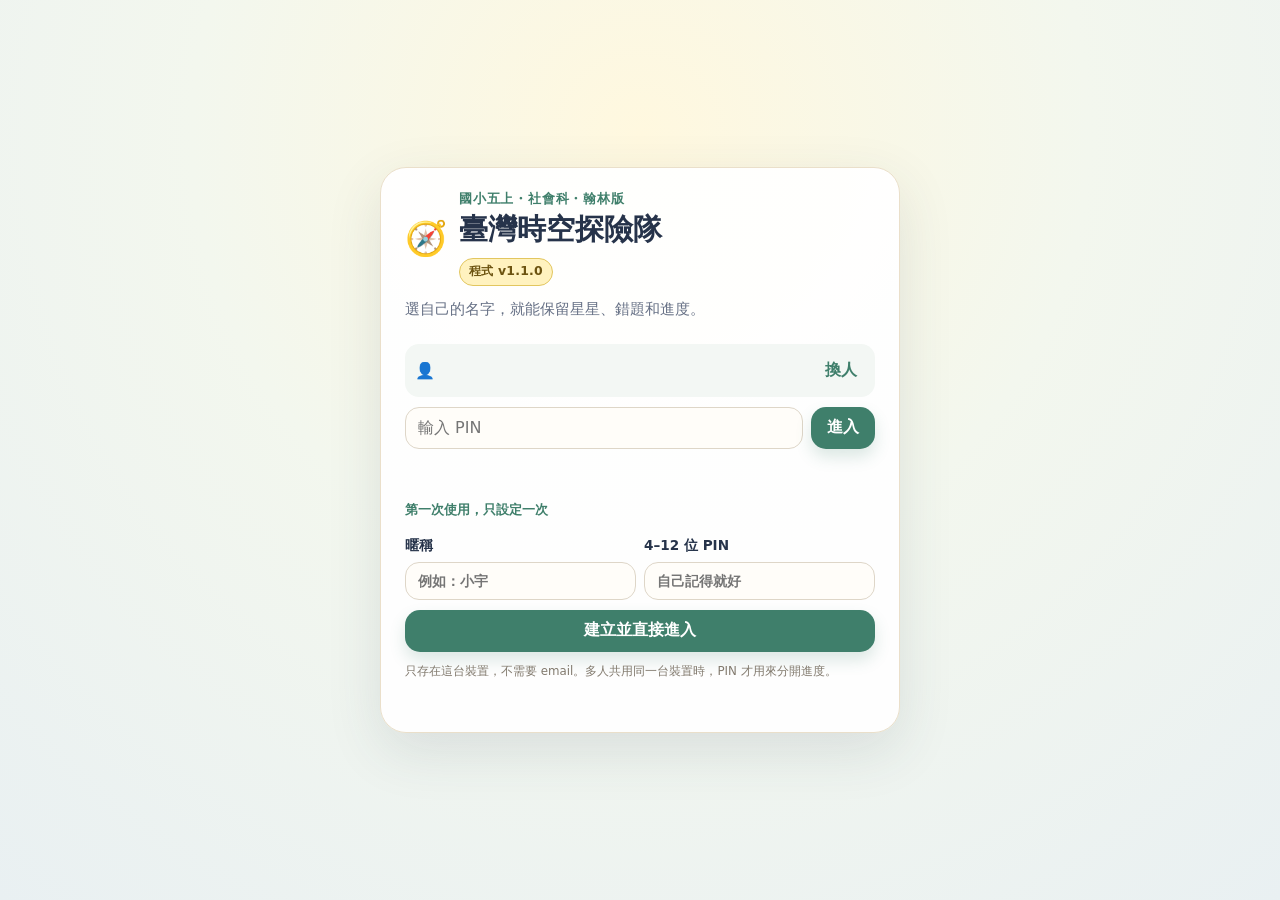
==== commit 0cacb56b: "Version 1.1.0" ====
--- a/index.html
+++ b/index.html
@@ -9,12 +9,12 @@
   <link rel="manifest" href="./manifest.webmanifest" />
   <link rel="icon" href="./assets/compass.svg" type="image/svg+xml" />
   <title>臺灣時空探險隊｜翰林五上社會</title>
-  <link rel="stylesheet" href="./styles.css?v=0.8.1" />
+  <link rel="stylesheet" href="./styles.css?v=1.1.0" />
 </head>
 <body>
   <section id="authView" class="auth-view auth-compact-view">
     <div class="auth-card auth-card-compact">
-      <div class="auth-mini-brand"><span>🧭</span><div><p class="eyebrow">翰林版・五年級上學期</p><h1>臺灣時空探險隊</h1></div></div>
+      <div class="auth-mini-brand"><span>🧭</span><div><p class="eyebrow">國小五上・社會科・翰林版</p><h1>臺灣時空探險隊</h1><span class="version-badge">程式 v1.1.0</span></div></div>
       <p class="auth-lead compact-lead">選自己的名字，就能保留星星、錯題和進度。</p>
 
       <div id="accountPicker" class="account-picker" hidden>
@@ -41,15 +41,30 @@
 
   <div id="appView" class="app-shell" hidden>
     <header class="topbar">
-      <div class="brand-wrap"><div class="avatar" aria-hidden="true">🧭</div><div><p class="eyebrow">翰林版・五上社會</p><h1>臺灣時空探險隊</h1></div></div>
+      <div class="brand-wrap"><div class="avatar" aria-hidden="true">🧭</div><div><p class="eyebrow">國小五上・社會科・翰林版</p><h1>臺灣時空探險隊 <small class="top-version">v1.1.0</small></h1></div></div>
       <div class="status-strip"><span>⭐ <b id="stars">0</b></span><span>🔥 <b id="streak">1</b> 天</span><button id="profileBtn" class="profile-chip" type="button">👤 <b id="profileName">探險家</b></button></div>
     </header>
 
     <main class="home-simple">
       <section class="current-unit-card card" aria-labelledby="current-unit-heading">
+        <div class="exam-scope-switch" aria-label="本次段考範圍切換">
+          <span>本次段考範圍</span>
+          <button type="button" data-open-scope-unit="1">① 第一單元</button>
+          <button type="button" data-open-scope-unit="2">② 第二單元</button>
+        </div>
         <div class="unit-now-head"><div><span class="pill" id="currentUnitPill">第一單元</span><h2 id="current-unit-heading">臺灣的位置與先民足跡</h2><p id="currentUnitSubtitle" class="muted">先用地圖找到臺灣，再追蹤先民與原住民族如何在環境中生活。</p></div><div class="unit-now-emoji" id="currentUnitEmoji">🗺️</div></div>
         <div id="currentLessonList" class="current-lesson-list"></div>
         <div class="continue-inline"><div><b id="continueLabel">下一站</b><span id="continueNext">第一課｜從地圖探索臺灣的位置與發展</span></div><button class="primary-btn" id="enterNextLesson">繼續學習</button></div>
+      </section>
+
+      <section id="unit1GameCard" class="game-launch-card card" hidden>
+        <div class="game-launch-copy"><span class="pill game-pill">🎲 第一單元遊戲</span><h2>寶島時空藏寶局</h2><p>擲骰子走臺灣：收集地方資產、季節漁獲、考古寶物與部落智慧徽章。每局 15 回合；棋格只給線索，答對才揭曉，重複踩格會換題。</p><div class="game-mini-stats"><span>🧭 地理</span><span>🌬️ 季風</span><span>🌊 洋流</span><span>🏺 史前</span><span>🧑🏽‍🤝‍🧑🏽 族群</span></div><div id="gameRecord" class="game-record" hidden></div></div>
+        <button class="primary-btn game-launch-btn" id="openUnit1Game">🎲 玩一局</button>
+      </section>
+
+      <section id="unit2GameCard" class="game-launch-card card voyage-card" hidden>
+        <div class="game-launch-copy"><span class="pill game-pill">⛵ 第二單元遊戲</span><h2>大航海航路任務局</h2><p>從亞洲商品、荷蘭與西班牙據點一路航到鄭氏政權；收集航線、貨物、古堡史料與文化線索。</p><div class="game-mini-stats"><span>🧭 航路</span><span>🏰 古堡</span><span>📦 貿易</span><span>⚔️ 政權</span><span>🔤 文化痕跡</span></div><div id="gameRecord2" class="game-record" hidden></div></div>
+        <button class="primary-btn game-launch-btn" id="openUnit2Game">⛵ 出航一局</button>
       </section>
 
       <section id="examCheckpointCard" class="exam-ready-card card" hidden>
@@ -76,8 +91,12 @@
   <dialog id="missionDialog" class="mission-dialog"><div class="dialog-inner"><button class="close-btn" data-close="mission">×</button><div id="missionContent"></div></div></dialog>
   <dialog id="profileDialog" class="profile-dialog"><div class="dialog-inner"><button class="close-btn" data-close="profile">×</button><div id="profileContent"></div></div></dialog>
   <dialog id="examDialog" class="exam-dialog"><div class="dialog-inner exam-inner"><button class="close-btn" data-close="exam">×</button><div id="examContent"></div></div></dialog>
+  <dialog id="gameDialog" class="game-dialog"><div class="dialog-inner game-dialog-inner"><button class="close-btn" data-close="game">×</button><div id="gameContent"></div></div></dialog>
 
-  <script src="./app.js?v=0.8.1"></script>
-  <script src="./v08.js?v=0.8.1"></script>
+  <script src="./app.js?v=1.1.0"></script>
+  <script src="./v08.js?v=1.1.0"></script>
+  <script src="./v09.js?v=1.1.0"></script>
+  <script src="./v10.js?v=1.1.0"></script>
+  <script src="./v11.js?v=1.1.0"></script>
 </body>
 </html>
--- a/styles.css
+++ b/styles.css
@@ -52,3 +52,85 @@
 @media(max-width:760px){.site-trio{grid-template-columns:1fr}.exchange-table{overflow-x:auto}.exchange-table>div{min-width:650px}}
 .scope-grid{display:grid;grid-template-columns:repeat(4,1fr);gap:8px;margin:12px 0}.scope-grid article{background:#f8fbfa;border:1px solid #dfe7e3;border-radius:16px;padding:12px}.scope-grid article>span{font-size:27px}.scope-grid b{display:block;margin:4px 0}.scope-grid p{font-size:.78rem;margin:0;color:var(--muted);line-height:1.45}.maritime-box{background:#edf7fa;border:1px solid #d4e9ee;border-radius:18px;padding:14px;margin:13px 0}.maritime-box>div{display:grid;grid-template-columns:1fr 1fr;gap:7px;margin-top:9px}.maritime-box span{background:#fff;border-radius:12px;padding:9px;font-size:.8rem;line-height:1.45}
 @media(max-width:760px){.scope-grid{grid-template-columns:1fr 1fr}.maritime-box>div{grid-template-columns:1fr}}@media(max-width:430px){.scope-grid{grid-template-columns:1fr}}
+
+
+/* v0.9 — calibrated maps + Unit 1 game */
+.calibrated-map{display:block;min-height:0;height:auto;line-height:0;padding:0;background:#eef7fa}
+.calibrated-map img{display:block;width:100%;height:auto!important;max-height:none!important;object-fit:unset!important}
+.tiny-map-marker{width:20px!important;height:20px!important;border-width:2px!important;font-size:.65rem!important;box-shadow:0 0 0 4px #ef664f33!important;line-height:1!important}
+@keyframes mapPulse{50%{box-shadow:0 0 0 7px #ef664f10}}
+.indigenous-map-official{max-width:760px;margin:12px auto;border:1px solid #e0e6e2;border-radius:20px;overflow:hidden;background:#fff}
+.indigenous-map-official img{display:block;width:100%;height:auto}.indigenous-map-official figcaption{padding:9px 12px;font-size:.72rem;color:#6f7f78;background:#f7faf8}
+.tribe-region-memory{display:grid;grid-template-columns:repeat(6,1fr);gap:7px;max-width:760px;margin:12px auto}.tribe-region-memory button{border:1px solid #d8e4dd;background:#fff;border-radius:14px;padding:9px 6px;font-weight:850;color:#365047}.tribe-region-memory button.active{background:#eaf6ec;border-color:#72ad7b;color:#245d31}.tribe-region-card{max-width:760px;margin:0 auto 12px;display:grid;grid-template-columns:42px 1fr;gap:8px;align-items:start;background:#f5f9f6;border-radius:16px;padding:12px}.tribe-region-card>span{font-size:28px}.tribe-region-card b{display:block}.tribe-region-card p{margin:4px 0;color:#687970;font-size:.84rem}.single-resource{max-width:760px;margin:10px auto}
+.memory-priority{display:grid;grid-template-columns:repeat(3,1fr);gap:9px;margin:8px 0 14px}.memory-priority>div{padding:13px;border-radius:18px;background:#f7faf8;border:1px solid #dfe7e2}.memory-priority span{display:inline-flex;background:#eef4ef;border-radius:999px;padding:4px 8px;font-size:.7rem;font-weight:900}.memory-priority b{display:block;margin:7px 0}.memory-priority p{margin:0;color:#6b7973;font-size:.8rem}.era-mnemonic{display:flex;gap:8px;align-items:center;flex-wrap:wrap;padding:13px;border-radius:18px;background:#fff4df;border:1px solid #edd5aa;margin:0 0 14px}.era-mnemonic>b{width:100%}.era-mnemonic span{background:#fff;border-radius:12px;padding:8px 10px;font-size:.8rem}
+.game-launch-card{display:flex;justify-content:space-between;align-items:center;gap:18px;background:linear-gradient(135deg,#fff7df,#eef9ef);border-color:#ead7a6}.game-launch-copy h2{margin:6px 0}.game-launch-copy p{max-width:720px;margin:5px 0 10px;color:#62736c}.game-pill{background:#fff0bd;color:#6a511c}.game-mini-stats{display:flex;gap:6px;flex-wrap:wrap}.game-mini-stats span{background:#fff;border:1px solid #e7e3d4;border-radius:999px;padding:5px 9px;font-size:.72rem;font-weight:850}.game-launch-btn{white-space:nowrap}
+.game-dialog{width:min(1180px,96vw);max-width:1180px}.game-dialog-inner{width:100%;max-width:none;padding:20px}.game-head{display:flex;justify-content:space-between;gap:15px;align-items:flex-start}.game-head h2{margin:6px 0}.game-head p{margin:3px 0;color:#68766f}.game-statbar{display:flex;gap:7px;flex-wrap:wrap;margin:12px 0}.game-statbar span{background:#f5f8f6;border:1px solid #dfe6e2;border-radius:999px;padding:6px 9px;font-size:.74rem}.board-scroll{overflow:auto;padding-bottom:5px}.treasure-board{position:relative;display:grid;grid-template-columns:repeat(7,minmax(54px,1fr));grid-template-rows:repeat(7,minmax(54px,1fr));gap:5px;min-width:390px;aspect-ratio:1/1;background:linear-gradient(145deg,#dff1e6,#dceff5);border:7px solid #d9c18a;border-radius:28px;padding:7px;box-shadow:inset 0 0 0 2px #fff8,0 12px 28px #26392f1a}.board-space{position:relative;border:1px solid #ffffffaa;border-radius:12px;padding:3px;background:#fff;display:flex;flex-direction:column;align-items:center;justify-content:center;gap:2px;color:#30483f;box-shadow:0 2px 7px #2e453a12;overflow:hidden}.board-space>span{font-size:21px;line-height:1}.board-space>b{font-size:.62rem;line-height:1.12;text-align:center}.board-space>em{font-style:normal;font-size:.48rem;color:#8c6d32}.board-space.cat-geo{background:#eaf5fb}.board-space.cat-climate{background:#f2f7e7}.board-space.cat-ocean{background:#e8f7f7}.board-space.cat-history{background:#fff0df}.board-space.cat-tribe{background:#f4ecfb}.board-space.cat-event{background:#fff7cb}.board-space.active-space{outline:3px solid #ef7258;z-index:3}.game-center{grid-row:2/7;grid-column:2/7;background:#fffdf7;border-radius:22px;border:2px dashed #d8bd79;padding:14px;display:flex;flex-direction:column;justify-content:center;align-items:center;text-align:center;overflow:auto}.game-center-home{max-width:470px}.dice-face{font-size:54px;line-height:1;margin-bottom:3px}.game-center h3{margin:5px 0}.game-center p{margin:5px 0 10px;line-height:1.5}.game-center small{display:block;margin-top:8px;color:#7e8b85}.player-token{position:absolute;transform:translate(-50%,-50%);width:28px;height:28px;border-radius:50%;display:grid;place-items:center;background:#fff;border:2px solid #ef7258;box-shadow:0 3px 10px #0003;z-index:5;pointer-events:none;transition:left .13s linear,top .13s linear;font-size:16px}.game-space-title{display:flex;align-items:center;gap:9px;text-align:left}.game-space-title>span{font-size:40px}.game-space-title small{margin:0;color:#8a7350;font-weight:900}.game-space-title h3{margin:0}.game-question{font-size:1.05rem;font-weight:900}.game-choices{display:grid;grid-template-columns:1fr;gap:7px;width:min(460px,100%)}.game-choices button{border:1px solid #cddad4;background:#fff;border-radius:13px;padding:9px 10px;font-weight:850;color:#30463e}.game-choices button.correct{background:#e6f6e8;border-color:#6aa675}.game-choices button.wrong{background:#fff0ed;border-color:#dd7668}.game-memory-tip{margin-top:10px;padding:10px;border-radius:14px;background:#fff6df;display:grid;gap:5px;width:min(470px,100%)}.game-memory-tip b{color:#775726}.game-event-icon{font-size:48px}.game-bottom{display:grid;grid-template-columns:1fr 1fr;gap:9px;margin-top:10px}.game-bottom details{border:1px solid #dfe6e2;border-radius:15px;background:#fff}.game-bottom summary{padding:10px 12px;font-weight:900;cursor:pointer}.game-collection{display:grid;grid-template-columns:1fr 1fr;gap:7px;padding:0 10px 10px}.game-collection>div{background:#f6f8f6;border-radius:12px;padding:9px}.game-collection b,.game-collection span{display:block}.game-collection span{font-size:.75rem;color:#697870;margin-top:3px}.game-log{padding:0 10px 10px;max-height:170px;overflow:auto}.game-log p{font-size:.75rem;margin:5px 0;border-bottom:1px dashed #e3e8e5;padding-bottom:5px}.game-finish>span{font-size:55px}.finish-metrics{display:flex;gap:7px;justify-content:center;flex-wrap:wrap;margin:9px 0}.finish-metrics b{background:#f3f7f4;border-radius:999px;padding:7px 10px}.unit-game-inline{display:grid;grid-template-columns:45px 1fr auto;gap:10px;align-items:center;margin-top:15px;padding:13px;border-radius:18px;background:#fff4d8;border:1px solid #e7cc8c}.unit-game-inline>span{font-size:34px}.unit-game-inline b{display:block}.unit-game-inline p{margin:3px 0;color:#6f756f;font-size:.8rem}
+@media(max-width:760px){.tribe-region-memory{grid-template-columns:repeat(3,1fr)}.memory-priority{grid-template-columns:1fr}.game-launch-card,.game-head{flex-direction:column;align-items:stretch}.game-launch-btn{width:100%}.game-dialog-inner{padding:14px}.treasure-board{grid-template-columns:repeat(7,minmax(43px,1fr));grid-template-rows:repeat(7,minmax(43px,1fr));gap:3px;min-width:330px;border-width:5px;padding:5px;border-radius:21px}.board-space{border-radius:8px}.board-space>span{font-size:17px}.board-space>b{font-size:.5rem}.game-center{padding:8px;border-radius:15px}.dice-face{font-size:42px}.game-center p{font-size:.78rem}.game-question{font-size:.88rem}.game-space-title>span{font-size:30px}.game-statbar span{font-size:.64rem}.game-bottom{grid-template-columns:1fr}.game-collection{grid-template-columns:1fr}.unit-game-inline{grid-template-columns:38px 1fr}.unit-game-inline button{grid-column:1/-1}.player-token{width:23px;height:23px;font-size:13px}}
+@media(max-width:430px){.tribe-region-memory{grid-template-columns:repeat(2,1fr)}.treasure-board{min-width:310px}.board-space>b{font-size:.44rem}.game-dialog{width:99vw}.game-dialog-inner{padding:10px}.game-center h3{font-size:1rem}.game-center p{font-size:.7rem}.game-choices button{padding:7px;font-size:.75rem}.game-space-title>span{font-size:26px}.game-head h2{font-size:1.3rem}}
+
+.game-record{display:flex;gap:7px;flex-wrap:wrap;margin-top:9px}.game-record span{background:#fff9e8;border:1px solid #eadbb7;border-radius:999px;padding:5px 9px;font-size:.72rem}.game-question-row{display:flex;align-items:center;justify-content:center;gap:8px;width:min(510px,100%)}.game-question-row .game-question{flex:1;margin:5px 0}.mini-speech{flex:0 0 auto;width:36px;height:36px;padding:0;border-radius:50%}.finish-collection{width:min(560px,100%);background:#f6f8f6;border-radius:15px;padding:9px 12px;text-align:left;margin:8px auto}.finish-collection p{font-size:.78rem;margin:5px 0}.finish-collection b{color:#465d54}
+
+
+/* v1.0 — readable challenge boards + Unit 2 visual learning */
+.v10-board{min-width:650px;grid-template-columns:repeat(7,minmax(78px,1fr));grid-template-rows:repeat(7,minmax(78px,1fr));gap:6px}
+.v10-board .board-space{padding:6px 5px;gap:4px;min-height:72px}
+.v10-board .board-space>span{font-size:20px}
+.v10-board .board-space>b{font-size:.78rem;line-height:1.18;letter-spacing:.01em}
+.v10-board .board-space>em{font-size:.58rem}
+.v10-game-center{padding:18px 20px}
+.v10-center-home h3,.v10-title h3{font-size:1.25rem}
+.v10-center-home p{font-size:.96rem;line-height:1.55}
+.v10-game-question{font-size:1.18rem;line-height:1.5;margin:.45rem 0}
+.v10-choices{gap:9px}
+.v10-choices button{font-size:1rem;line-height:1.35;padding:12px 14px;min-height:48px}
+.mystery-lock{background:#fff4ce;border:1px dashed #d1a944;border-radius:12px;padding:8px 10px;font-size:.82rem;font-weight:900;color:#72591c;margin:7px 0 3px}
+.reveal-card{font-size:.94rem;line-height:1.5;background:#eef8ef;border:1px solid #b9d8be}
+.reveal-card b{font-size:1.03rem;color:#315c3b}
+.v10-statbar span{font-size:.8rem}
+.board-space.cat-route{background:#e8f4fb}.board-space.cat-dutch{background:#fff0d7}.board-space.cat-spanish{background:#f4ecfb}.board-space.cat-zheng{background:#fbe9e6}.board-space.cat-legacy{background:#eef5e8}.board-space.cat-timeline{background:#fff5c9}
+.voyage-card{background:linear-gradient(135deg,#edf7fb,#fff5db)}
+.u2-route-net{display:grid;grid-template-columns:1.1fr auto 1fr auto 1.25fr auto 1fr;gap:9px;align-items:center;margin:16px 0}.u2-route-net>i{font-style:normal;font-size:1.35rem;color:#7b8f87}.route-column{display:grid;gap:8px}.route-node{display:grid;gap:3px;padding:12px;border:1px solid #dbe6e0;border-radius:16px;background:#fff}.route-node>span{font-size:1.65rem}.route-node b{font-size:.9rem}.route-node small{font-size:.74rem;color:#6e7c75;line-height:1.35}.route-node.taiwan{background:#fff7d9;border-color:#e6ca79}.diagram-note,.source-note{font-size:.76rem;color:#6d7973;line-height:1.45}
+.u2-timeline{display:grid;grid-template-columns:repeat(6,1fr);gap:7px;margin:14px 0}.u2-timeline article{display:grid;gap:3px;padding:10px 8px;border-radius:14px;background:#f5f7f5;border:1px solid #e0e6e2}.u2-timeline article b{font-size:1.1rem;color:#9a5e35}.u2-timeline article span{font-size:.72rem;font-weight:900}.u2-timeline article strong{font-size:.78rem}.u2-timeline article small{font-size:.68rem;line-height:1.3;color:#6e7873}
+.history-photo-grid{display:grid;grid-template-columns:repeat(3,1fr);gap:10px;margin:14px 0}.history-photo-grid figure{margin:0;background:#fff;border:1px solid #dfe6e2;border-radius:16px;overflow:hidden}.history-photo-grid img{display:block;width:100%;height:170px;object-fit:cover;background:#edf1ef}.history-photo-grid figcaption{display:grid;gap:3px;padding:9px 10px}.history-photo-grid figcaption b{font-size:.86rem}.history-photo-grid figcaption span{font-size:.72rem;color:#6f7c75}
+.trade-core{display:grid;grid-template-columns:48px 1fr;gap:10px;align-items:start;padding:13px;background:#fff9e8;border:1px solid #ead7a6;border-radius:17px}.trade-core>span{font-size:34px}.trade-core b{font-size:1rem}.trade-core p{margin:4px 0 0;line-height:1.5}.trade-flow{display:flex;align-items:center;gap:7px;flex-wrap:wrap;margin:11px 0}.trade-flow span{padding:8px 10px;border-radius:999px;background:#f2f7f4;font-size:.78rem;font-weight:850}.trade-flow i{font-style:normal;color:#829087}.trade-warning,.exam-focus{display:grid;gap:4px;padding:11px 12px;border-radius:14px;background:#fff0ec;border:1px solid #edc1b7;font-size:.82rem;line-height:1.45}.trade-warning b,.exam-focus b{font-size:.9rem}
+.u2-two-path,.society-balance{display:grid;grid-template-columns:1fr 1fr;gap:10px;margin:12px 0}.u2-two-path section,.society-balance section{padding:13px;border:1px solid #dfe6e2;border-radius:17px;background:#fff}.u2-two-path h4{margin:5px 0}.u2-two-path ul{padding-left:20px;margin:7px 0;line-height:1.55}.big-emoji{font-size:32px}.memory-line{padding:8px 10px;border-radius:12px;background:#f6f8f6;font-size:.78rem;line-height:1.4}.challenge-drawer,.place-name-lab{margin:11px 0;border:1px solid #dce5df;border-radius:14px;background:#fafcfb;padding:9px 11px}.challenge-drawer summary,.place-name-lab>b{font-weight:900}.place-name-lab p{margin:5px 0;line-height:1.5}
+.legacy-museum{display:grid;grid-template-columns:repeat(2,1fr);gap:9px;margin:12px 0}.legacy-museum article{padding:11px;border-radius:15px;background:#f7f9f8;border:1px solid #e0e6e2}.legacy-museum article>span{font-size:26px}.legacy-museum b{display:block;margin:3px 0}.legacy-museum p{font-size:.78rem;line-height:1.45;margin:4px 0;color:#5e6d65}
+.trade-ledger{display:grid;gap:3px;margin:12px 0;border:1px solid #dfe6e2;border-radius:15px;overflow:hidden}.trade-ledger>div{display:grid;grid-template-columns:.9fr 1fr 1fr 1.4fr;gap:7px;padding:9px 10px;background:#fff;font-size:.76rem;align-items:center}.trade-ledger>div:nth-child(odd){background:#f7f9f8}.trade-ledger .ledger-head{background:#eaf3ee;font-weight:900;color:#40584d}
+.society-balance section{display:grid;gap:4px}.society-balance section>span{font-size:27px}.society-balance p{font-size:.8rem;line-height:1.45;margin:0;color:#617168}.mini-mission{margin:12px 0;padding:12px;border-radius:16px;background:#f6f8f6}.mini-mission-q>span{font-size:.72rem;font-weight:900;color:#7a887f}.mini-mission-q h4{font-size:1rem;line-height:1.45;margin:5px 0 9px}.choice-3{display:grid;gap:7px}.choice-3 button{padding:10px 12px;border:1px solid #ccd9d2;border-radius:12px;background:#fff;text-align:left;font-weight:800}.choice-3 button.correct{background:#e8f6ea;border-color:#7eaf87}.choice-3 button.wrong{background:#fff0ed;border-color:#dc8173}.mission-done{font-weight:900;color:#387346;text-align:center;padding:12px}.single-resource{margin-top:10px}
+@media(max-width:760px){.v10-board{min-width:590px;grid-template-columns:repeat(7,minmax(70px,1fr));grid-template-rows:repeat(7,minmax(70px,1fr))}.v10-board .board-space>b{font-size:.7rem}.v10-board .board-space>span{font-size:18px}.v10-game-question{font-size:1.05rem}.v10-choices button{font-size:.93rem;padding:11px}.u2-route-net{grid-template-columns:1fr}.u2-route-net>i{transform:rotate(90deg);text-align:center}.u2-timeline{grid-template-columns:repeat(3,1fr)}.history-photo-grid{grid-template-columns:1fr}.history-photo-grid img{height:210px}.u2-two-path,.society-balance,.legacy-museum{grid-template-columns:1fr}.trade-ledger{overflow:auto}.trade-ledger>div{min-width:610px}.game-dialog{width:100vw;max-width:none}.game-dialog-inner{padding:12px}.game-center p{font-size:.9rem}}
+@media(max-width:430px){.v10-board{min-width:560px}.v10-board .board-space>b{font-size:.68rem}.v10-game-center{padding:12px 14px}.v10-center-home h3,.v10-title h3{font-size:1.08rem}.v10-game-question{font-size:1rem}.v10-choices button{font-size:.9rem}.u2-timeline{grid-template-columns:repeat(2,1fr)}}
+.u2-context-grid{display:grid;grid-template-columns:repeat(2,1fr);gap:9px;margin:12px 0}.u2-context-grid article{padding:11px;border:1px solid #dfe6e2;border-radius:15px;background:#f8faf9}.u2-context-grid article>span{font-size:26px}.u2-context-grid b{display:block;margin:4px 0}.u2-context-grid p{margin:3px 0;font-size:.79rem;line-height:1.48;color:#5f6f66}.u2-extras{margin:11px 0;padding:12px;border-radius:16px;background:#f1f7fb;border:1px solid #cee0eb}.u2-extras>b{display:block;margin-bottom:8px}.u2-extras>div{display:flex;flex-wrap:wrap;gap:7px}.u2-extras>div span{background:#fff;border:1px solid #d8e4e9;border-radius:999px;padding:7px 9px;font-size:.76rem;font-weight:800}.u2-extras p{font-size:.77rem;line-height:1.48;color:#60717a;margin:9px 0 0}
+@media(max-width:760px){.u2-context-grid{grid-template-columns:1fr}}
+
+.image-credit{font-size:.68rem;line-height:1.35;opacity:.82}.image-credit a{color:inherit;text-decoration:underline;text-underline-offset:2px}
+
+/* v1.1 — explicit Social Studies/version label + Unit 2 full lesson navigation */
+.version-badge{display:inline-flex;align-items:center;gap:.35rem;margin-top:.35rem;padding:.28rem .55rem;border-radius:999px;background:#fff2bf;border:1px solid #e2c65f;font-size:.78rem;font-weight:800;color:#6c5310;letter-spacing:.02em}
+.top-version{font-size:.72rem;font-weight:800;color:#7c6b3c;background:#fff4c9;border:1px solid #e7d58a;border-radius:999px;padding:.12rem .4rem;vertical-align:middle;white-space:nowrap}
+.exam-scope-switch{display:flex;align-items:center;gap:.5rem;flex-wrap:wrap;margin:0 0 1rem;padding:.65rem .75rem;border-radius:16px;background:#fffaf0;border:1px solid #eadfbe}
+.exam-scope-switch>span{font-size:.84rem;font-weight:900;color:#6c5b30;margin-right:.15rem}
+.exam-scope-switch button{appearance:none;border:1px solid #d9ccb0;background:#fff;border-radius:999px;padding:.46rem .72rem;font:inherit;font-size:.86rem;font-weight:850;color:#403c32;cursor:pointer;transition:.16s transform,.16s border-color,.16s background}
+.exam-scope-switch button:hover{transform:translateY(-1px);border-color:#9f8250;background:#fff6d9}
+.exam-scope-switch button.done::after{content:' ✓';color:#31734e}
+.exam-scope-switch button.current{background:#fff0a7;border-color:#b59632;color:#4d3d08}
+
+.u2-lesson-map{display:grid;grid-template-columns:repeat(5,minmax(110px,1fr));gap:.55rem;margin:1rem 0}
+.u2-lesson-map article{position:relative;min-height:115px;padding:.8rem;border:1px solid #ded7c8;border-radius:18px;background:linear-gradient(180deg,#fff,#fffaf0);box-shadow:0 4px 14px rgba(68,57,36,.07)}
+.u2-lesson-map article::after{content:'→';position:absolute;right:-.46rem;top:42%;font-weight:900;color:#a78c54;z-index:2}
+.u2-lesson-map article:last-child::after{display:none}
+.u2-lesson-map span{font-size:1.65rem;display:block;margin-bottom:.25rem}.u2-lesson-map b{font-size:.98rem;display:block;line-height:1.35}.u2-lesson-map small{display:block;margin-top:.28rem;color:#6f685a;line-height:1.5}
+.u2-memory-code{display:flex;flex-wrap:wrap;gap:.45rem;margin:.85rem 0;padding:.7rem;border-radius:16px;background:#f5f1e8;border:1px dashed #cbbd98}.u2-memory-code b{width:100%;font-size:.9rem}.u2-memory-code span{padding:.38rem .58rem;border-radius:999px;background:#fff;border:1px solid #ded4ba;font-weight:850;font-size:.84rem}
+.u2-deep-grid{display:grid;grid-template-columns:repeat(2,minmax(0,1fr));gap:.8rem;margin:1rem 0}.u2-deep-grid article{padding:.95rem;border-radius:18px;border:1px solid #ddd5c1;background:#fff}.u2-deep-grid article>span{font-size:1.55rem}.u2-deep-grid h4{margin:.3rem 0 .35rem;font-size:1rem}.u2-deep-grid p{margin:0;color:#5f594d;line-height:1.65}.u2-deep-grid ul{margin:.45rem 0 0;padding-left:1.2rem;color:#575145;line-height:1.7}
+.u2-key-table{display:grid;grid-template-columns:1.05fr 1.15fr 1.2fr 1.35fr;border:1px solid #d8cfb8;border-radius:18px;overflow:hidden;margin:1rem 0;background:#fff}.u2-key-table>*{padding:.62rem .68rem;border-bottom:1px solid #eee6d4;border-right:1px solid #eee6d4;font-size:.86rem;line-height:1.45}.u2-key-table>*:nth-child(4n){border-right:none}.u2-key-table .head{background:#f4ecd8;font-weight:900;color:#4d4431}.u2-key-table .important{font-weight:850;color:#6f4d12}.u2-key-table .last-row{border-bottom:none}
+.u2-compare{display:grid;grid-template-columns:1fr 1fr;gap:.8rem;margin:1rem 0}.u2-compare section{padding:1rem;border-radius:20px;border:1px solid #d9d2c2;background:#fff}.u2-compare section:first-child{background:linear-gradient(180deg,#fff7ea,#fff)}.u2-compare section:last-child{background:linear-gradient(180deg,#eef7ff,#fff)}.u2-compare h4{margin:.1rem 0 .45rem;font-size:1.02rem}.u2-compare ul{margin:.4rem 0 0;padding-left:1.2rem;line-height:1.7}.u2-compare .memory-line{margin-top:.7rem}
+.u2-doc-card{display:grid;grid-template-columns:1fr 1fr;gap:.65rem;padding:.85rem;border-radius:18px;background:#f7efe0;border:1px solid #d6c29b;margin:1rem 0}.u2-doc-card>div{background:#fffdf7;border:1px solid #e7dcc5;border-radius:13px;padding:.75rem}.u2-doc-card b{display:block;margin-bottom:.3rem}.u2-doc-card .roman{font-family:Georgia,'Times New Roman',serif;letter-spacing:.04em;color:#6f4a2e}.u2-doc-card .han{font-family:serif;color:#4d3d2c}.u2-doc-note{grid-column:1/-1;font-size:.84rem;color:#655c4e;line-height:1.55}
+.u2-impact-path{display:grid;grid-template-columns:repeat(4,minmax(0,1fr));gap:.65rem;margin:1rem 0}.u2-impact-path article{padding:.82rem;border-radius:17px;background:#fff;border:1px solid #ddd4c0}.u2-impact-path span{font-size:1.45rem}.u2-impact-path b{display:block;margin:.2rem 0;font-size:.92rem}.u2-impact-path small{display:block;line-height:1.5;color:#665f52}
+.u2-caution{margin:.85rem 0;padding:.78rem .9rem;border-radius:16px;background:#fff1e8;border:1px solid #efc7ae;color:#6a442e;line-height:1.6}
+.unit2-review-card{margin-top:1rem;background:linear-gradient(135deg,#eef9ff,#fff9e8)}
+.scope-note{font-size:.8rem;color:#777064;margin-top:.35rem}
+
+@media(max-width:820px){
+  .u2-lesson-map{grid-template-columns:1fr 1fr}.u2-lesson-map article::after{display:none}.u2-lesson-map article:last-child{grid-column:1/-1}
+  .u2-deep-grid,.u2-compare{grid-template-columns:1fr}.u2-key-table{grid-template-columns:1fr 1fr}.u2-key-table>*:nth-child(4n){border-right:1px solid #eee6d4}.u2-key-table>*:nth-child(2n){border-right:none}.u2-impact-path{grid-template-columns:1fr 1fr}.u2-doc-card{grid-template-columns:1fr}.u2-doc-note{grid-column:auto}
+}
+@media(max-width:520px){.top-version{display:block;width:max-content;margin-top:.2rem}.exam-scope-switch{gap:.4rem}.exam-scope-switch>span{width:100%}.exam-scope-switch button{flex:1;min-width:0}.u2-lesson-map,.u2-impact-path{grid-template-columns:1fr}.u2-lesson-map article:last-child{grid-column:auto}.u2-key-table{grid-template-columns:1fr}.u2-key-table>*{border-right:none}.u2-doc-card{padding:.65rem}}
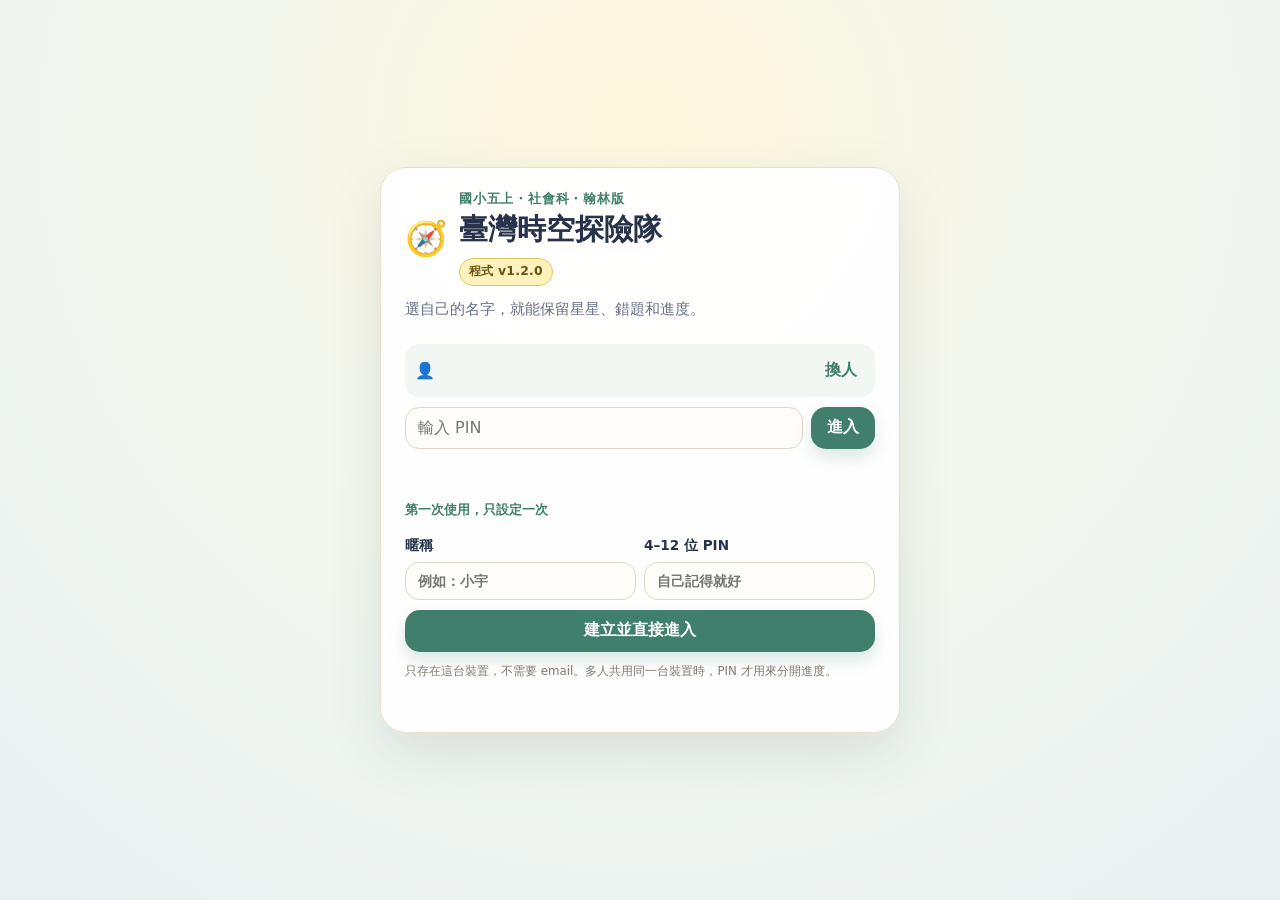
==== commit e871c042: "version 1.2.0" ====
--- a/index.html
+++ b/index.html
@@ -9,12 +9,12 @@
   <link rel="manifest" href="./manifest.webmanifest" />
   <link rel="icon" href="./assets/compass.svg" type="image/svg+xml" />
   <title>臺灣時空探險隊｜翰林五上社會</title>
-  <link rel="stylesheet" href="./styles.css?v=1.1.0" />
+  <link rel="stylesheet" href="./styles.css?v=1.2.0" />
 </head>
 <body>
   <section id="authView" class="auth-view auth-compact-view">
     <div class="auth-card auth-card-compact">
-      <div class="auth-mini-brand"><span>🧭</span><div><p class="eyebrow">國小五上・社會科・翰林版</p><h1>臺灣時空探險隊</h1><span class="version-badge">程式 v1.1.0</span></div></div>
+      <div class="auth-mini-brand"><span>🧭</span><div><p class="eyebrow">國小五上・社會科・翰林版</p><h1>臺灣時空探險隊</h1><span class="version-badge">程式 v1.2.0</span></div></div>
       <p class="auth-lead compact-lead">選自己的名字，就能保留星星、錯題和進度。</p>
 
       <div id="accountPicker" class="account-picker" hidden>
@@ -41,7 +41,7 @@
 
   <div id="appView" class="app-shell" hidden>
     <header class="topbar">
-      <div class="brand-wrap"><div class="avatar" aria-hidden="true">🧭</div><div><p class="eyebrow">國小五上・社會科・翰林版</p><h1>臺灣時空探險隊 <small class="top-version">v1.1.0</small></h1></div></div>
+      <div class="brand-wrap"><div class="avatar" aria-hidden="true">🧭</div><div><p class="eyebrow">國小五上・社會科・翰林版</p><h1>臺灣時空探險隊 <small class="top-version">v1.2.0</small></h1></div></div>
       <div class="status-strip"><span>⭐ <b id="stars">0</b></span><span>🔥 <b id="streak">1</b> 天</span><button id="profileBtn" class="profile-chip" type="button">👤 <b id="profileName">探險家</b></button></div>
     </header>
 
@@ -93,10 +93,11 @@
   <dialog id="examDialog" class="exam-dialog"><div class="dialog-inner exam-inner"><button class="close-btn" data-close="exam">×</button><div id="examContent"></div></div></dialog>
   <dialog id="gameDialog" class="game-dialog"><div class="dialog-inner game-dialog-inner"><button class="close-btn" data-close="game">×</button><div id="gameContent"></div></div></dialog>
 
-  <script src="./app.js?v=1.1.0"></script>
-  <script src="./v08.js?v=1.1.0"></script>
-  <script src="./v09.js?v=1.1.0"></script>
-  <script src="./v10.js?v=1.1.0"></script>
-  <script src="./v11.js?v=1.1.0"></script>
+  <script src="./app.js?v=1.2.0"></script>
+  <script src="./v08.js?v=1.2.0"></script>
+  <script src="./v09.js?v=1.2.0"></script>
+  <script src="./v10.js?v=1.2.0"></script>
+  <script src="./v11.js?v=1.2.0"></script>
+  <script src="./v12.js?v=1.2.0"></script>
 </body>
 </html>
--- a/styles.css
+++ b/styles.css
@@ -134,3 +134,23 @@
   .u2-deep-grid,.u2-compare{grid-template-columns:1fr}.u2-key-table{grid-template-columns:1fr 1fr}.u2-key-table>*:nth-child(4n){border-right:1px solid #eee6d4}.u2-key-table>*:nth-child(2n){border-right:none}.u2-impact-path{grid-template-columns:1fr 1fr}.u2-doc-card{grid-template-columns:1fr}.u2-doc-note{grid-column:auto}
 }
 @media(max-width:520px){.top-version{display:block;width:max-content;margin-top:.2rem}.exam-scope-switch{gap:.4rem}.exam-scope-switch>span{width:100%}.exam-scope-switch button{flex:1;min-width:0}.u2-lesson-map,.u2-impact-path{grid-template-columns:1fr}.u2-lesson-map article:last-child{grid-column:auto}.u2-key-table{grid-template-columns:1fr}.u2-key-table>*{border-right:none}.u2-doc-card{padding:.65rem}}
+
+/* v1.2 — full-page course views + story-driven Unit 2 */
+#lessonDialog.full-course-page,#unitDialog.full-course-page{width:100vw;max-width:none;height:100dvh;max-height:none;margin:0;padding:0;background:linear-gradient(180deg,#fffaf0 0,#f5fbf8 100%)}
+#lessonDialog.full-course-page::backdrop,#unitDialog.full-course-page::backdrop{background:transparent;backdrop-filter:none}
+#lessonDialog.full-course-page .dialog-inner,#unitDialog.full-course-page .dialog-inner{width:100%;min-height:100dvh;max-height:none;border-radius:0;box-shadow:none;overflow:auto;padding:28px max(24px,calc((100vw - 1180px)/2)) 110px;background:transparent}
+#lessonDialog.full-course-page .close-btn,#unitDialog.full-course-page .close-btn{position:fixed;left:18px;right:auto;top:16px;width:auto;min-width:46px;height:46px;padding:0 14px;border-radius:999px;background:#fff;border:1px solid #ddd4c0;box-shadow:0 8px 24px #26334a1c;font-size:24px;z-index:50}
+#lessonDialog.full-course-page .lesson-header,#unitDialog.full-course-page .unit-title{padding-left:58px;padding-right:0}
+#lessonDialog.full-course-page .lesson-inner{max-width:none}
+#lessonDialog.full-course-page .stage-panel{padding:clamp(18px,3vw,32px);border-radius:24px;background:#fffdf8}
+#lessonDialog.full-course-page .stage-panel>h3{font-size:clamp(1.35rem,2.5vw,2rem)}
+
+.story-hero-v12{display:grid;grid-template-columns:1.5fr .8fr;gap:18px;align-items:center;padding:22px;border-radius:26px;background:linear-gradient(135deg,#e8f5ff,#fff2cf);border:1px solid #d8d8bd;margin-bottom:18px}.story-kicker{font-weight:900;color:#8b5d17}.story-hero-v12 h3{font-size:clamp(1.5rem,3vw,2.25rem)!important;line-height:1.2;margin:.35rem 0}.story-hero-v12 p{font-size:1.02rem;line-height:1.75;margin:0}.story-hero-tags{display:flex;flex-wrap:wrap;gap:8px;justify-content:center}.story-hero-tags span{background:#fff;border:1px solid #ddd5be;border-radius:999px;padding:9px 12px;font-weight:850}
+.story-section-v12{margin:20px 0;padding:20px;border:1px solid #ded6c5;border-radius:24px;background:#fff}.story-section-head{display:flex;gap:12px;align-items:flex-start;margin-bottom:14px}.story-section-head>span{font-size:32px}.story-section-head h4{font-size:1.3rem;margin:0 0 4px}.story-section-head p{margin:0;color:#6b6457;line-height:1.6}.actor-grid-v12{display:grid;grid-template-columns:repeat(4,1fr);gap:10px}.actor-grid-v12 article,.place-story-grid-v12 article,.legacy-cards-v12 article{border:1px solid #e3dccd;border-radius:18px;padding:15px;background:#fffdf9}.actor-avatar{font-size:31px}.actor-grid-v12 b,.place-story-grid-v12 b,.legacy-cards-v12 b{display:block;margin:6px 0;font-size:1rem}.actor-grid-v12 p,.place-story-grid-v12 p,.legacy-cards-v12 p{margin:0;color:#625d53;line-height:1.6;font-size:.9rem}.memory-callout-v12,.accuracy-note-v12{margin-top:12px;padding:12px 14px;border-radius:15px;background:#fff6da;border:1px solid #ead495;line-height:1.6}.memory-callout-v12 b{margin-right:8px}
+.lovehate-chain-v12{display:flex;align-items:stretch;gap:7px;overflow-x:auto;padding:4px 2px 10px}.lovehate-chain-v12 article{min-width:170px;max-width:190px;padding:13px;border:1px solid #e1d9c8;border-radius:18px;background:#fff;display:flex;flex-direction:column}.lovehate-chain-v12 article time{font-weight:950;color:#8f6626}.lovehate-chain-v12 article>span{font-size:26px;margin:5px 0}.lovehate-chain-v12 article b{line-height:1.35}.lovehate-chain-v12 article p{font-size:.83rem;line-height:1.55;color:#635e54}.lovehate-chain-v12 article em{font-style:normal;margin-top:auto;font-size:.75rem;font-weight:850;color:#765f35;background:#faf1db;border-radius:10px;padding:7px}.lovehate-chain-v12>i{align-self:center;font-style:normal;font-size:22px;font-weight:950;color:#a67e3c}.lovehate-chain-v12 [data-tone="dutch"]{background:#edf7ff}.lovehate-chain-v12 [data-tone="spanish"]{background:#fff2ed}.lovehate-chain-v12 [data-tone="zheng"]{background:#fff8df}.lovehate-chain-v12 [data-tone="qing"]{background:#eef5ec}
+.place-story-grid-v12{display:grid;grid-template-columns:repeat(3,1fr);gap:10px}.place-story-grid-v12.compact{grid-template-columns:repeat(4,1fr)}.place-story-grid-v12 article>span{font-size:28px}.place-story-grid-v12 small{display:block;color:#896c3f;font-weight:800;margin-bottom:5px}.story-path-v12,.zheng-route-v12,.ending-chain-v12{display:flex;align-items:stretch;gap:8px;overflow-x:auto;padding-bottom:8px}.story-path-v12 article,.zheng-route-v12 article,.ending-chain-v12 article{min-width:190px;flex:1;border:1px solid #ded7c7;border-radius:17px;padding:13px;background:#fffdf9}.story-path-v12 i,.zheng-route-v12 i,.ending-chain-v12 i{align-self:center;font-style:normal;font-size:22px;font-weight:900;color:#a17b39}.zheng-route-v12 article strong{font-size:1.25rem;color:#9b5f2a}.zheng-route-v12 article b,.ending-chain-v12 article b{display:block;margin:5px 0}.zheng-route-v12 article p,.story-path-v12 article p,.ending-chain-v12 article p{font-size:.84rem;line-height:1.55;margin:0;color:#615b51}.truth-card-v12{display:flex;gap:12px;align-items:flex-start;margin-top:12px;padding:13px 14px;border-radius:17px;background:#fff0ea;border:1px solid #efc8bc}.truth-card-v12>span{font-size:27px}.truth-card-v12 b{display:block}.truth-card-v12 p{margin:4px 0 0;line-height:1.6}
+.photo-memory-row-v12{display:grid;grid-template-columns:repeat(3,1fr);gap:9px;margin-top:10px}.photo-memory-row-v12 article{padding:11px;border-radius:15px;background:#f7faf8;border:1px solid #dfe6e2}.photo-memory-row-v12 span{font-size:22px}.photo-memory-row-v12 b,.photo-memory-row-v12 small{display:block}.photo-memory-row-v12 small{margin-top:4px;color:#6d6a62}.legacy-cards-v12{display:grid;grid-template-columns:repeat(3,1fr);gap:10px}.legacy-cards-v12 article>span{font-size:28px}
+.trade-matrix-v12{display:grid;grid-template-columns:.9fr 1.2fr 1.35fr 1.15fr;border:1px solid #d8cfb9;border-radius:18px;overflow:hidden}.trade-matrix-v12>div{padding:11px;border-right:1px solid #ece3d2;border-bottom:1px solid #ece3d2;line-height:1.5;font-size:.88rem;background:#fff}.trade-matrix-v12>div:nth-child(4n){border-right:0}.trade-matrix-v12>.tm-head{background:#f2ead7;font-weight:950}.trade-matrix-v12>.tm-place{font-weight:900;background:#fbf7ed}.story-ending-v12{margin-top:12px;padding:13px 15px;border-radius:16px;background:#eaf5ef;border:1px solid #bfd8ca;display:flex;gap:8px;line-height:1.6}.v12-story-quiz{margin-top:18px;border:2px solid #d9ccaa;background:#fffaf0}.v12-unit-note{margin-top:12px;padding:10px 12px;border-radius:14px;background:#edf7ff;border:1px solid #c9dfec;display:flex;gap:7px;flex-wrap:wrap}.v12-unit-note b{color:#37657c}
+
+@media(max-width:900px){.story-hero-v12{grid-template-columns:1fr}.actor-grid-v12{grid-template-columns:1fr 1fr}.place-story-grid-v12,.place-story-grid-v12.compact{grid-template-columns:1fr 1fr}.legacy-cards-v12{grid-template-columns:1fr 1fr}.trade-matrix-v12{overflow:auto;grid-template-columns:160px 220px 250px 210px}.trade-matrix-v12>div{min-width:0}.photo-memory-row-v12{grid-template-columns:1fr}}
+@media(max-width:600px){#lessonDialog.full-course-page .dialog-inner,#unitDialog.full-course-page .dialog-inner{padding:20px 12px 100px}#lessonDialog.full-course-page .close-btn,#unitDialog.full-course-page .close-btn{left:8px;top:8px;height:40px;min-width:40px;padding:0 10px}#lessonDialog.full-course-page .lesson-header,#unitDialog.full-course-page .unit-title{padding-left:48px}.actor-grid-v12,.place-story-grid-v12,.place-story-grid-v12.compact,.legacy-cards-v12{grid-template-columns:1fr}.story-section-v12{padding:15px}.story-hero-v12{padding:16px}.story-section-head>span{font-size:27px}.story-section-head h4{font-size:1.15rem}.story-hero-v12 p{font-size:.95rem}.story-path-v12 article,.zheng-route-v12 article,.ending-chain-v12 article{min-width:215px}.lovehate-chain-v12 article{min-width:180px}.story-ending-v12{display:block}}
